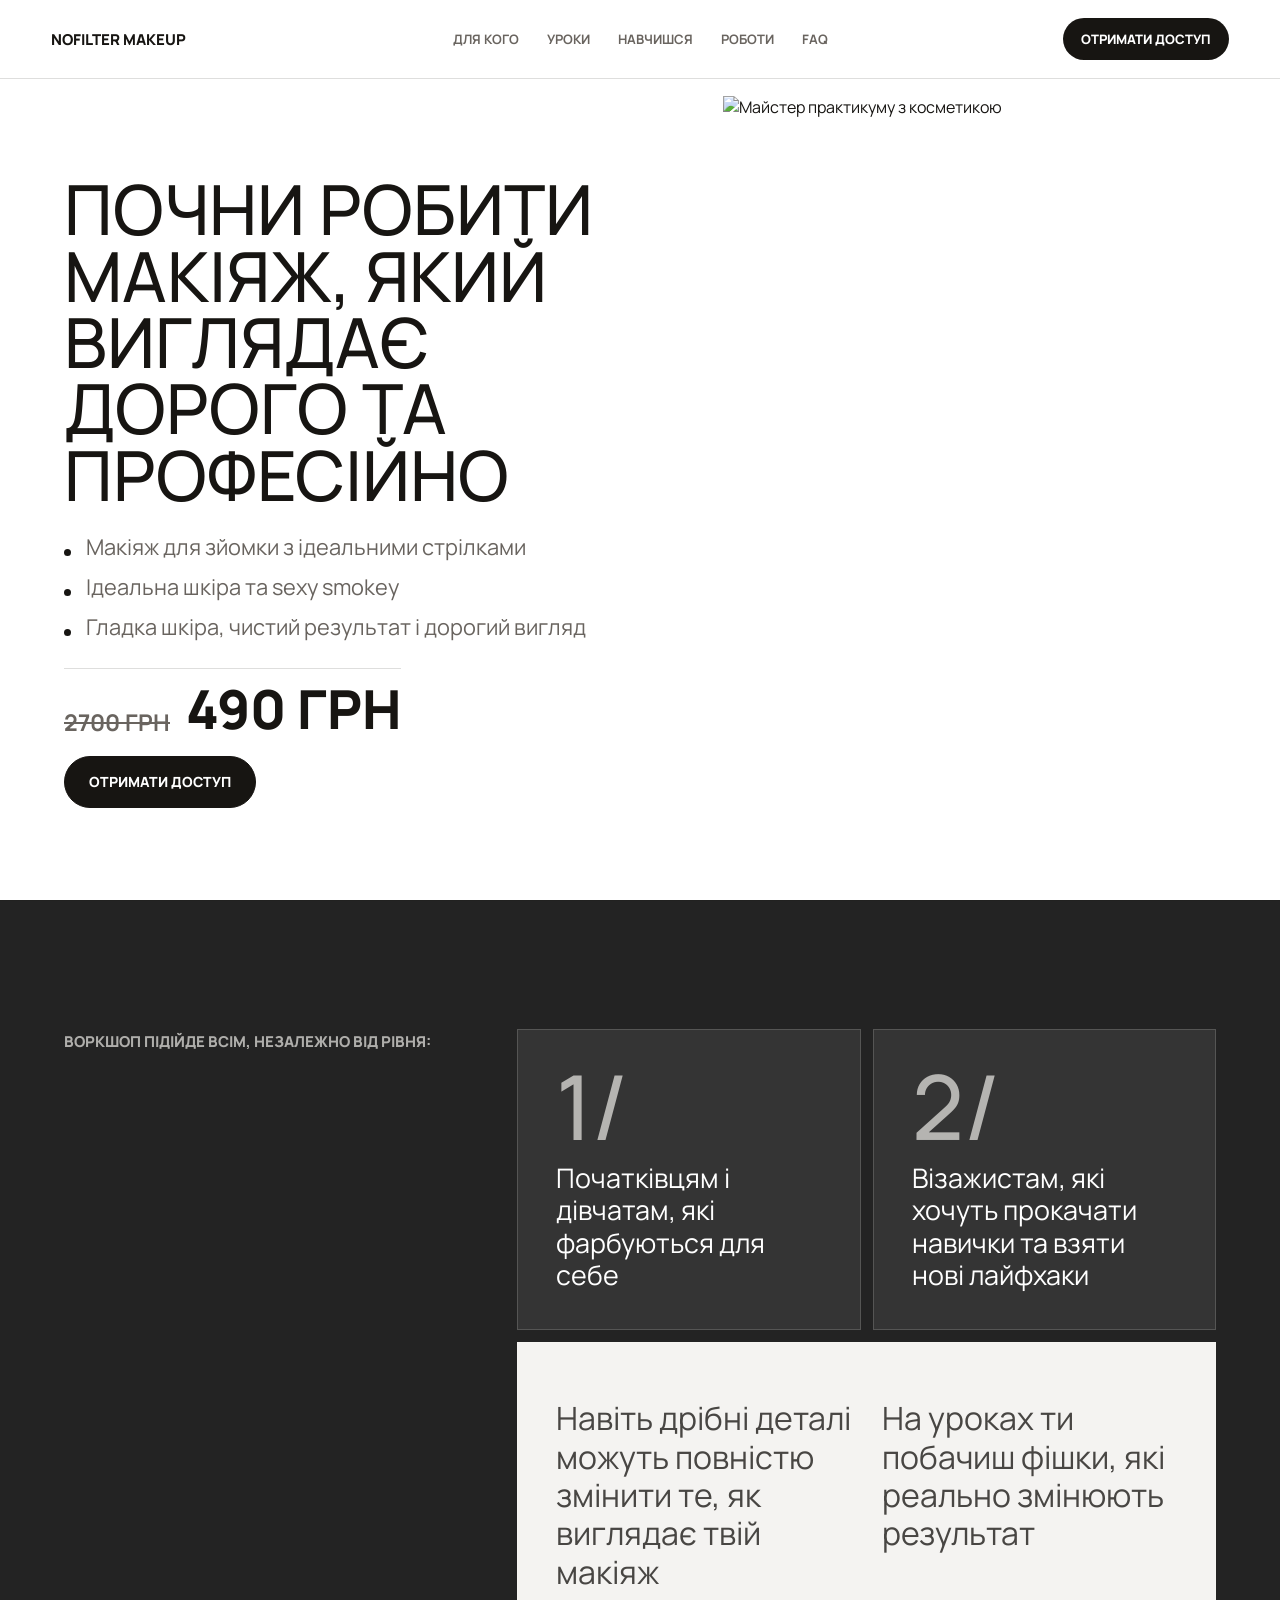
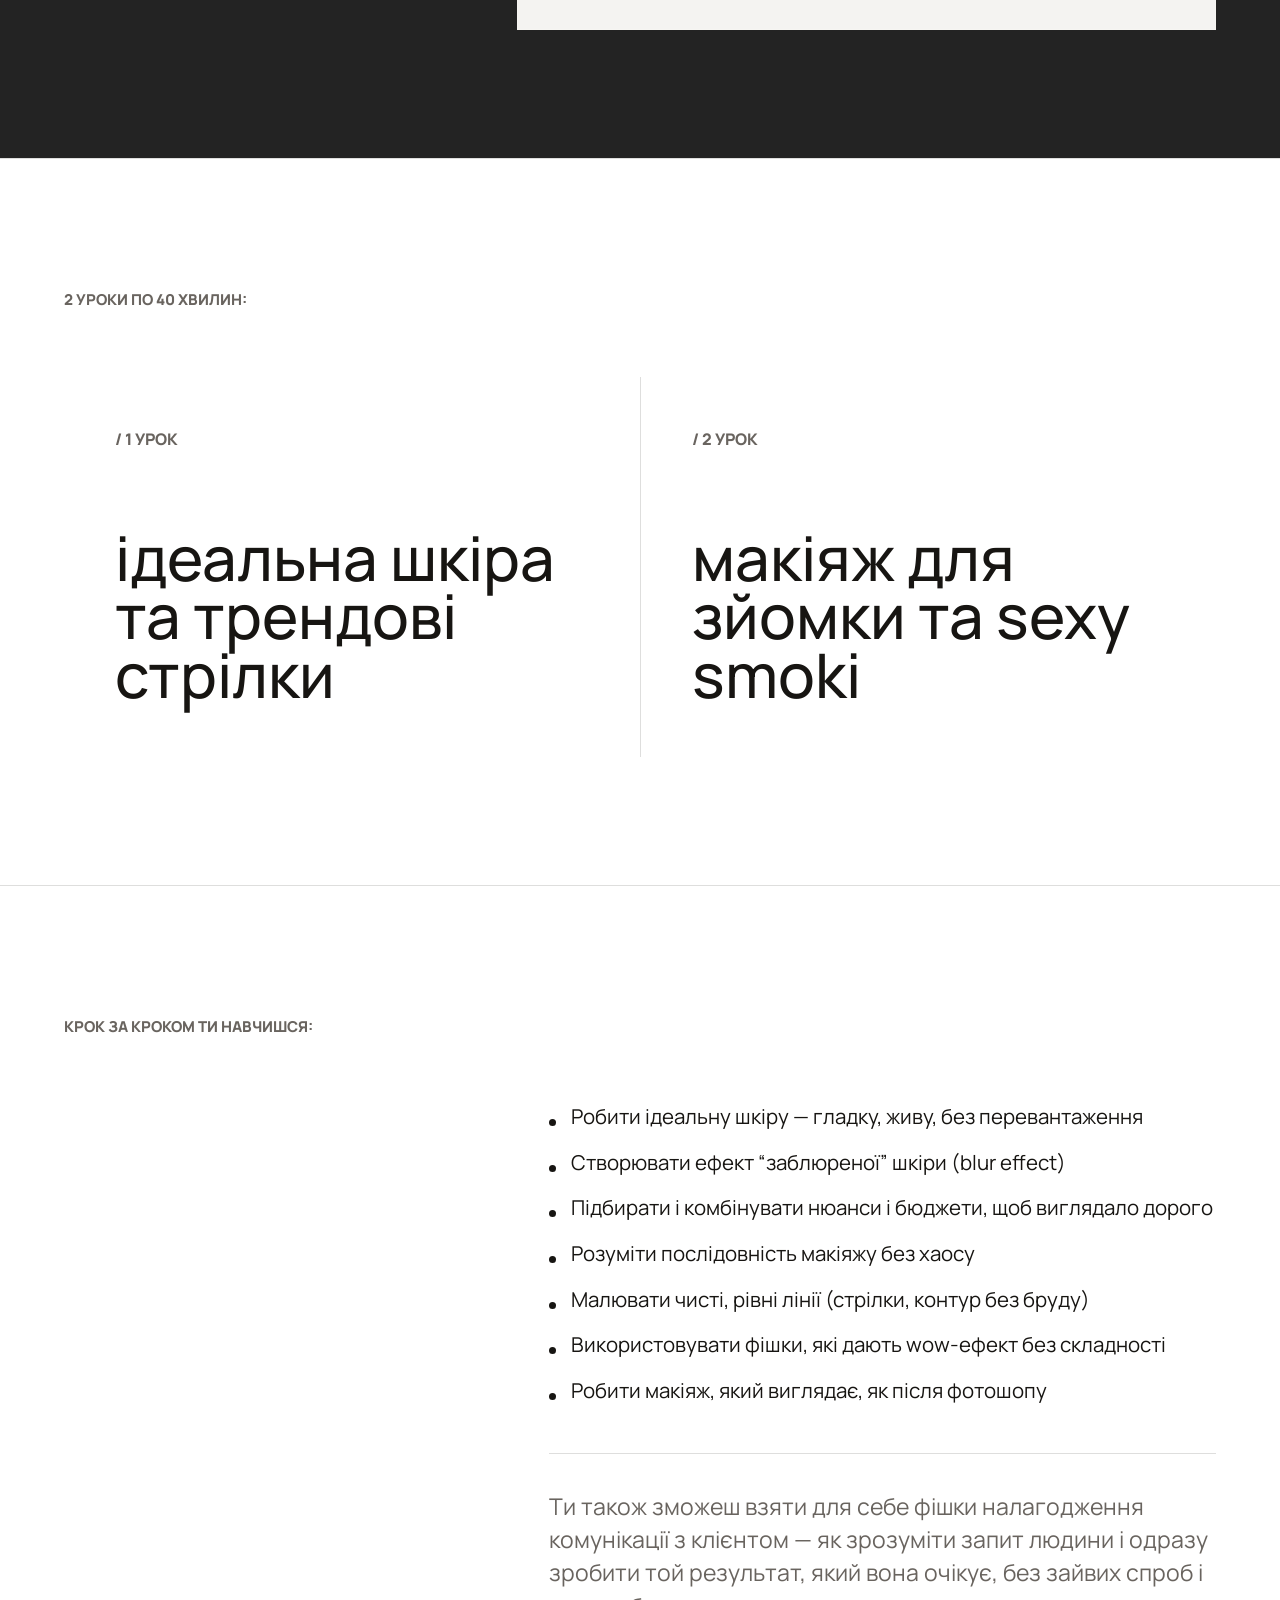
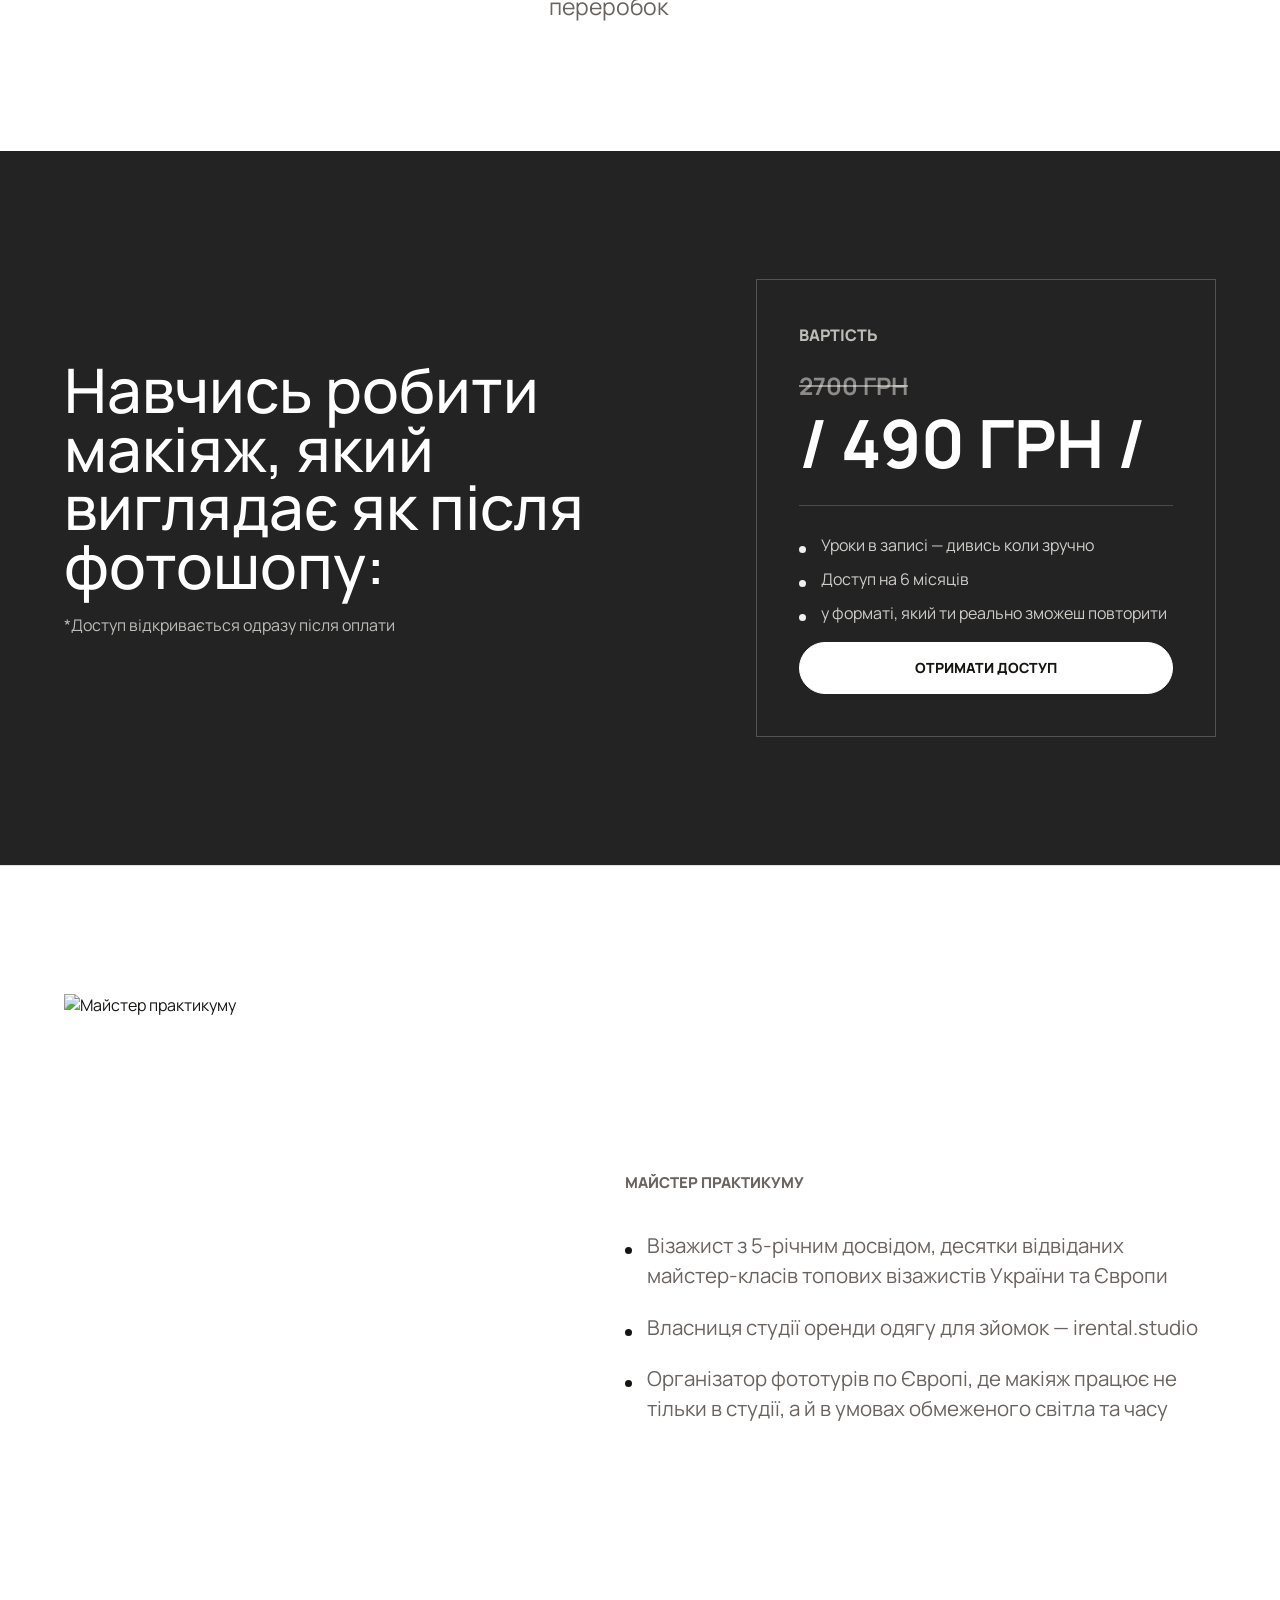
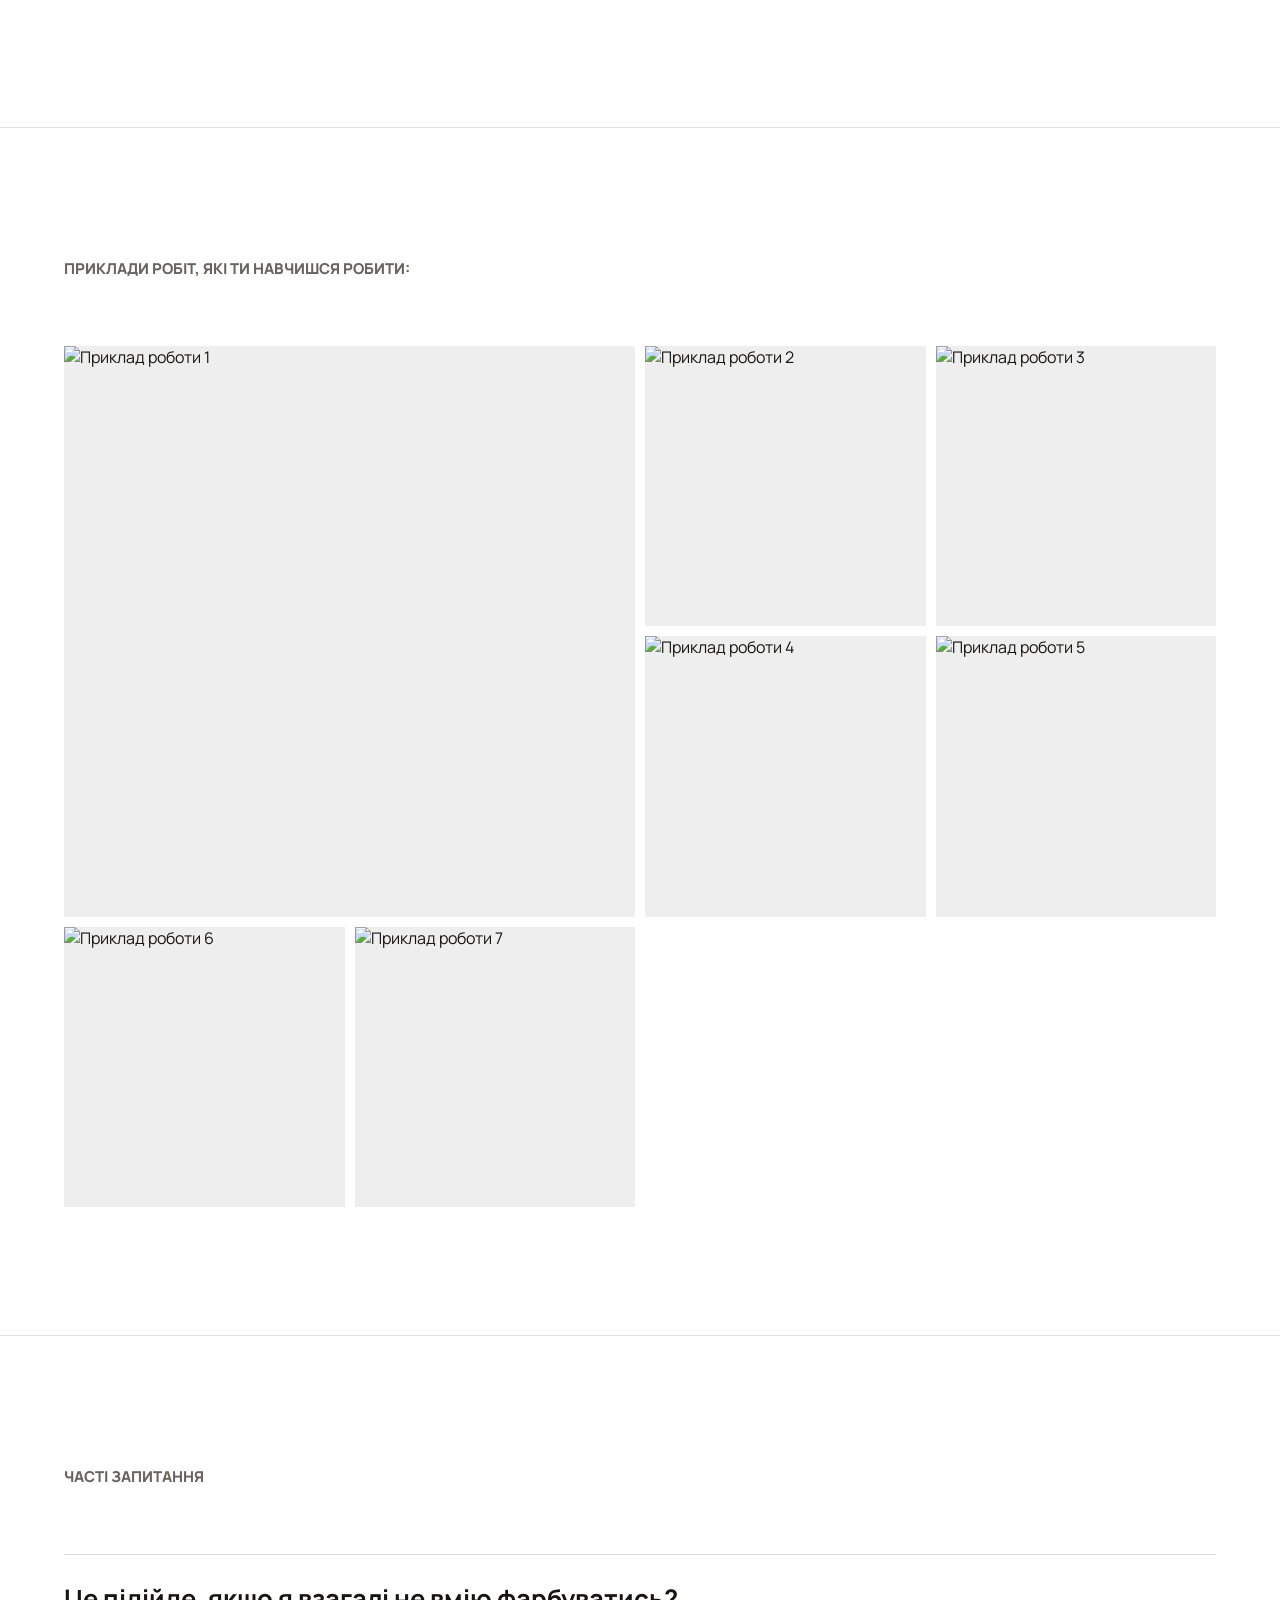
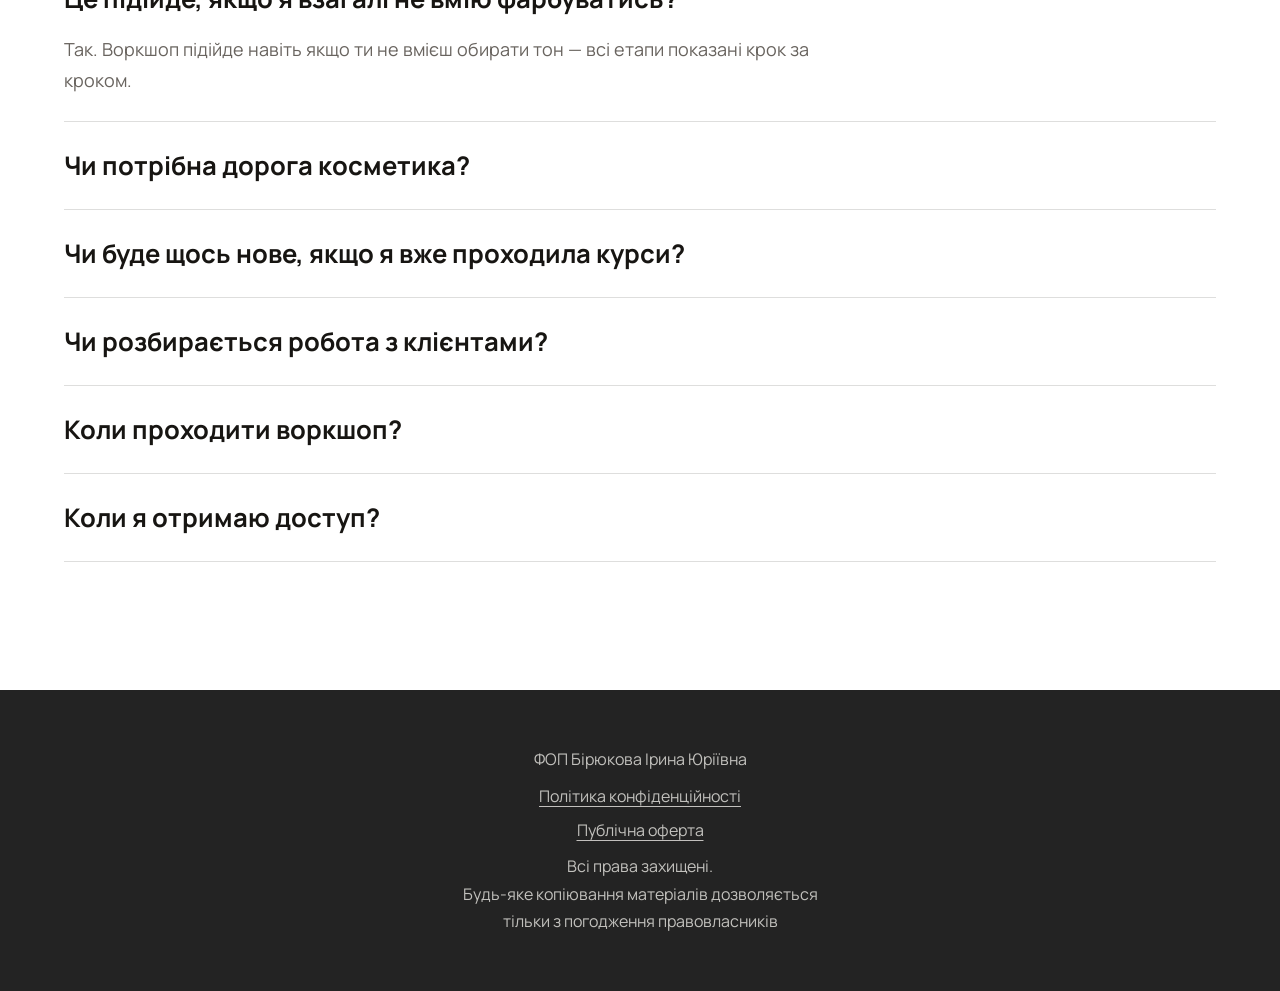
==== index.html @ 6782b12c "Add files via upload" ====
<!doctype html>
<html lang="uk">
  <head>
    <meta charset="utf-8" />
    <meta name="viewport" content="width=device-width, initial-scale=1" />
    <title>Nofilter Makeup | Воркшоп</title>
    <meta name="description" content="Навчись робити макіяж, який виглядає як після фотошопу" />
    <link rel="preconnect" href="https://fonts.googleapis.com" />
    <link rel="preconnect" href="https://fonts.gstatic.com" crossorigin />
    <link
      href="https://fonts.googleapis.com/css2?family=Inter:wght@400;500;600;700;800&family=Manrope:wght@400;500;600;700;800&display=swap"
      rel="stylesheet"
    />
    <link rel="stylesheet" href="styles.css" />
  </head>
  <body>
    <header class="site-header">
      <a class="logo" href="#top">Nofilter Makeup</a>
      <nav aria-label="Навігація">
        <a href="#audience">Для кого</a>
        <a href="#lessons">Уроки</a>
        <a href="#learn">Навчишся</a>
        <a href="#works">Роботи</a>
        <a href="#faq">FAQ</a>
      </nav>
      <a class="header-cta" href="https://secure.wayforpay.com/payment/sf62a552300c2">Отримати доступ</a>
    </header>

    <main id="top">
      <section class="hero">
        <div class="hero-copy">
          <h1>ПОЧНИ РОБИТИ МАКІЯЖ, ЯКИЙ ВИГЛЯДАЄ ДОРОГО ТА ПРОФЕСІЙНО</h1>
          <ul class="hero-list">
            <li>Макіяж для зйомки з ідеальними стрілками</li>
            <li>Ідеальна шкіра та sexy smokey</li>
            <li>Гладка шкіра, чистий результат і дорогий вигляд</li>
          </ul>
          <div class="hero-price" aria-label="Вартість воркшопу">
            <span>2700 ГРН</span>
            <strong>490 ГРН</strong>
          </div>
          <a class="button" href="https://secure.wayforpay.com/payment/sf62a552300c2">Отримати доступ</a>
        </div>
        <figure class="hero-media">
          <img src="assets/original/source-9.jpg" alt="Майстер практикуму з косметикою" />
        </figure>
      </section>

      <section class="section audience" id="audience">
        <div>
          <p class="kicker">ВОРКШОП ПІДІЙДЕ ВСІМ, НЕЗАЛЕЖНО ВІД РІВНЯ:</p>
        </div>
        <div class="audience-list">
          <article>
            <span>1/</span>
            <p>Початківцям і дівчатам, які фарбуються для себе</p>
          </article>
          <article>
            <span>2/</span>
            <p>Візажистам, які хочуть прокачати навички та взяти нові лайфхаки</p>
          </article>
          <article class="wide">
            <p>Навіть дрібні деталі можуть повністю змінити те, як виглядає твій макіяж</p>
            <p>На уроках ти побачиш фішки, які реально змінюють результат</p>
          </article>
        </div>
      </section>

      <section class="section lessons" id="lessons">
        <div class="section-title">
          <p class="kicker">2 УРОКИ ПО 40 ХВИЛИН:</p>
        </div>
        <div class="lesson-grid">
          <article>
            <span>/ 1 урок</span>
            <h2>ідеальна шкіра та трендові стрілки</h2>
          </article>
          <article>
            <span>/ 2 урок</span>
            <h2>макіяж для зйомки та sexy smoki</h2>
          </article>
        </div>
      </section>

      <section class="section learn" id="learn">
        <div class="section-title">
          <p class="kicker">КРОК ЗА КРОКОМ ТИ НАВЧИШСЯ:</p>
        </div>
        <div class="learn-layout">
          <div></div>
          <div class="learn-content">
            <ul class="learn-list">
              <li>Робити ідеальну шкіру — гладку, живу, без перевантаження</li>
              <li>Створювати ефект “заблюреної” шкіри (blur effect)</li>
              <li>Підбирати і комбінувати нюанси і бюджети, щоб виглядало дорого</li>
              <li>Розуміти послідовність макіяжу без хаосу</li>
              <li>Малювати чисті, рівні лінії (стрілки, контур без бруду)</li>
              <li>Використовувати фішки, які дають wow-ефект без складності</li>
              <li>Робити макіяж, який виглядає, як після фотошопу</li>
            </ul>
            <p class="lead">
              Ти також зможеш взяти для себе фішки налагодження комунікації з клієнтом — як зрозуміти запит людини і одразу зробити той результат, який вона очікує, без зайвих спроб і переробок
            </p>
          </div>
        </div>
      </section>

      <section class="price-section" id="price">
        <div>
          <h2>Навчись робити макіяж, який виглядає як після фотошопу:</h2>
          <p>*Доступ відкривається одразу після оплати</p>
        </div>
        <div class="price-card">
          <p>ВАРТІСТЬ</p>
          <div class="price">
            <span>2700 ГРН</span>
            <strong>/ 490 ГРН /</strong>
          </div>
          <ul>
            <li>Уроки в записі — дивись коли зручно</li>
            <li>Доступ на 6 місяців</li>
            <li>у форматі, який ти реально зможеш повторити</li>
          </ul>
          <a class="button dark" href="https://secure.wayforpay.com/payment/sf62a552300c2">Отримати доступ</a>
        </div>
      </section>

      <section class="section master">
        <div class="master-image">
          <img src="assets/original/source-15.png" alt="Майстер практикуму" />
        </div>
        <div>
          <p class="kicker">МАЙСТЕР ПРАКТИКУМУ</p>
          <ul class="master-list">
            <li>Візажист з 5-річним досвідом, десятки відвіданих майстер-класів топових візажистів України та Європи</li>
            <li>Власниця студії оренди одягу для зйомок — irental.studio</li>
            <li>Організатор фототурів по Європі, де макіяж працює не тільки в студії, а й в умовах обмеженого світла та часу</li>
          </ul>
        </div>
      </section>

      <section class="section works" id="works">
        <div class="section-title">
          <p class="kicker">ПРИКЛАДИ РОБІТ, ЯКІ ТИ НАВЧИШСЯ РОБИТИ:</p>
        </div>
        <div class="gallery">
          <img src="assets/original/source-16.jpg" alt="Приклад роботи 1" />
          <img src="assets/original/source-17.jpg" alt="Приклад роботи 2" />
          <img src="assets/original/source-18.jpg" alt="Приклад роботи 3" />
          <img src="assets/original/source-19.jpg" alt="Приклад роботи 4" />
          <img src="assets/original/source-20.jpg" alt="Приклад роботи 5" />
          <img src="assets/original/source-21.jpg" alt="Приклад роботи 6" />
          <img src="assets/original/source-22.jpg" alt="Приклад роботи 7" />
        </div>
      </section>

      <section class="section faq" id="faq">
        <div class="section-title">
          <p class="kicker">ЧАСТІ ЗАПИТАННЯ</p>
        </div>
        <div class="faq-list">
          <details open>
            <summary>Це підійде, якщо я взагалі не вмію фарбуватись?</summary>
            <p>Так. Воркшоп підійде навіть якщо ти не вмієш обирати тон — всі етапи показані крок за кроком.</p>
          </details>
          <details>
            <summary>Чи потрібна дорога косметика?</summary>
            <p>Ні. Ти дізнаєшся як про люкс продукти, так і про бюджетні аналоги, які дають той самий результат.</p>
          </details>
          <details>
            <summary>Чи буде щось нове, якщо я вже проходила курси?</summary>
            <p>Так. На уроках є фішки, які можуть повністю змінити результат — навіть дрібні деталі дуже впливають на вигляд макияжу.</p>
          </details>
          <details>
            <summary>Чи розбирається робота з клієнтами?</summary>
            <p>Так. Буде блок про комунікацію — як зрозуміти запит людини і зробити саме той результат, який вона очікує, без переробок.</p>
          </details>
          <details>
            <summary>Коли проходити воркшоп?</summary>
            <p>Воркшоп доступний у записі — ти можеш дивуватися в будь-яку зручну годину.</p>
          </details>
          <details>
            <summary>Коли я отримаю доступ?</summary>
            <p>Ти отримаєш доступ відразу після оплати</p>
          </details>
        </div>
      </section>
    </main>

    <footer class="footer">
      <p>ФОП Бірюкова Ірина Юріївна</p>
      <button type="button" data-dialog-open="privacy-dialog">Політика конфіденційності</button>
      <button type="button" data-dialog-open="offer-dialog">Публічна оферта</button>
      <p>Всі права захищені.<br />Будь-яке копіювання матеріалів дозволяється<br />тільки з погодження правовласників</p>
    </footer>

    <dialog class="legal-dialog" id="privacy-dialog">
      <div class="legal-panel">
        <button class="dialog-close" type="button" data-dialog-close aria-label="Закрити">×</button>
        <div class="legal-content">
          <h2>Політика конфіденційності</h2>
          <p>ФОП Бірюкова Ірина Юріївна (далі — "Компанія") зобов'язується забезпечувати конфіденційність та захист ваших персональних даних, відповідно до чинного законодавства України про захист персональних даних.</p>
          <h3>1. Збір особистої інформації</h3>
          <p>Ми збираємо особисту інформацію користувачів при реєстрації на міні-курси та оплаті послуг, включаючи:</p>
          <ul>
            <li>Ім'я, прізвище;</li>
            <li>Електронна адреса (вкажіть актуальну пошту);</li>
            <li>Контактні дані;</li>
            <li>Інформація для оплати (наприклад, дані картки або платіжні системи);</li>
            <li>Інші дані, необхідні для надання послуг.</li>
          </ul>
          <h3>2. Мета використання даних</h3>
          <p>Зібрані дані використовуються для:</p>
          <ul>
            <li>Обробки замовлень на мінікурси та надання доступу до них;</li>
            <li>Надання інформаційних матеріалів, пов'язаних з курсами;</li>
            <li>Підтримки зв'язку з користувачами щодо навчання або технічної підтримки;</li>
            <li>Поліпшення якості наших онлайн послуг та продуктів;</li>
            <li>Надання оновлень та пропозицій щодо нових курсів та послуг (за вашою згодою).</li>
          </ul>
          <h3>3. Обробка платежів</h3>
          <p>Для обробки платежів ми використовуємо захищені платіжні сервіси. Ми не зберігаємо дані ваших платіжних карток або інших конфіденційних фінансових даних на наших серверах. Всі транзакції обробляються через захищені платіжні шлюзи.</p>
          <h3>4. Конфіденційність і захист даних</h3>
          <p>Ми використовуємо відповідні технічні та організаційні заходи для захисту ваших особистих даних від несанкціонованого доступу, зміни або видалення. Особиста інформація зберігається в захищених базах даних, доступ до яких обмежений.</p>
          <h3>5. Файли cookie</h3>
          <p>Ми можемо використовувати файли cookie для персоналізації вашого користувацького досвіду на нашому вебсайті. Cookie допомагають відслідковувати використання вебсайту та полегшують процеси входу, реєстрації та покупки. Ви можете відключити використання файлів cookie через налаштування браузера, проте це може обмежити функціональність сайту.</p>
          <h3>6. Передача даних третім особам</h3>
          <p>Ми не передаємо особисту інформацію користувачів третім особам, за винятком:</p>
          <ul>
            <li>Компаній, що надають послуги з обробки платежів;</li>
            <li>Випадків, передбачених чинним законодавством України.</li>
          </ul>
          <h3>7. Ваші права</h3>
          <p>Ви маєте право:</p>
          <ul>
            <li>Запитувати доступ до вашої особистої інформації;</li>
            <li>Вимагати виправлення неточних даних;</li>
            <li>Вимагати видалення ваших даних (у межах, дозволених законодавством).</li>
          </ul>
          <h3>8. Зміни до Політики конфіденційності</h3>
          <p>Ми залишаємо за собою право час від часу оновлювати цю Політику конфіденційності. Про зміни ми повідомлятимемо шляхом оновлення цієї сторінки. Рекомендуємо періодично переглядати цю політику, щоб залишатися в курсі актуальних умов.</p>
        </div>
      </div>
    </dialog>

    <dialog class="legal-dialog" id="offer-dialog">
      <div class="legal-panel">
        <button class="dialog-close" type="button" data-dialog-close aria-label="Закрити">×</button>
        <div class="legal-content">
          <h2>Публічна оферта</h2>
          <h3>ПУБЛІЧНА ОФЕРТА</h3>
          <p>Цей документ є офіційною публічною офертою (далі — «Оферта») фізичної особи-підприємця Бірюкової Ірини Юріївни, ідентифікаційний код 3730509582 (далі — «Виконавець»), щодо надання інформаційно-консультаційних послуг та продажу онлайн-продуктів через вебсайт.</p>
          <p>Оформлюючи замовлення та/або здійснюючи оплату на сайті, користувач підтверджує ознайомлення з умовами цієї Оферти, приймає їх у повному обсязі та укладає договір з Виконавцем.</p>
          <h3>1. Загальні положення</h3>
          <p>1.1. Ця Оферта є офіційною пропозицією Виконавця укласти договір на умовах, викладених нижче.</p>
          <p>1.2. Акцептом Оферти є оформлення замовлення та/або оплата послуг чи онлайн-продуктів, розміщених на сайті.</p>
          <p>1.3. З моменту акцепту Оферти договір вважається укладеним між Виконавцем та Замовником.</p>
          <p>1.4. Виконавець має право вносити зміни до цієї Оферти без попереднього погодження з користувачами. Актуальна редакція публікується на сайті та набирає чинності з моменту розміщення.</p>
          <h3>2. Предмет договору</h3>
          <p>2.1. Виконавець зобов’язується надати Замовнику доступ до онлайн-курсів, навчальних матеріалів, консультаційних або інших цифрових продуктів, представлених на сайті, а Замовник зобов’язується оплатити такі послуги на умовах цієї Оферти.</p>
          <p>2.2. Опис продукту, його вартість, формат, тривалість, програма та інші умови зазначаються на відповідній сторінці сайту.</p>
          <h3>3. Порядок оформлення та оплати</h3>
          <p>3.1. Замовлення оформлюється шляхом заповнення форми на сайті або іншим доступним способом.</p>
          <p>3.2. Оплата здійснюється через платіжні системи, доступні на сайті.</p>
          <p>3.3. Після підтвердження успішної оплати Замовнику надається доступ до продукту, електронний лист, посилання, особистий кабінет або інший спосіб доступу залежно від формату продукту.</p>
          <h3>4. Права та обов’язки сторін</h3>
          <p>4.1. Виконавець зобов’язується:<br />надати оплачений продукт або доступ до нього;<br />забезпечити відповідність продукту опису на сайті;<br />не розголошувати персональні дані Замовника, окрім випадків, передбачених законодавством.</p>
          <p>4.2. Виконавець має право:<br />змінювати зміст, структуру та умови продуктів;<br />оновлювати цю Оферту;<br />відмовити у наданні послуг у разі порушення Замовником умов Оферти;<br />тимчасово обмежити доступ з технічних причин.</p>
          <p>4.3. Замовник зобов’язується:<br />надавати достовірні дані при оформленні замовлення;<br />своєчасно оплатити послуги;<br />не передавати доступ до матеріалів третім особам;<br />не копіювати, не поширювати та не використовувати матеріали в комерційних цілях без дозволу Виконавця.</p>
          <p>4.4. Замовник має право:<br />отримати оплачений продукт згідно з описом;<br />звернутися до служби підтримки з питань доступу чи роботи продукту.</p>
          <h3>5. Вартість послуг</h3>
          <p>5.1. Вартість кожного продукту вказується на сайті.</p>
          <p>5.2. Виконавець має право змінювати ціни до моменту оформлення замовлення.</p>
          <p>5.3. Після оплати вартість замовлення для конкретного Замовника зміні не підлягає.</p>
          <h3>6. Відповідальність сторін</h3>
          <p>6.1. Виконавець не несе відповідальності за неможливість користування продуктом з причин, що залежать від Замовника (відсутність інтернету, несправності техніки, некоректно вказані дані тощо).</p>
          <p>6.2. Виконавець не несе відповідальності за збої в роботі сторонніх сервісів, платіжних систем, хостингу, провайдерів чи платформ.</p>
          <p>6.3. У разі передачі доступу третім особам Виконавець має право заблокувати доступ без повернення коштів.</p>
          <h3>7. Повернення коштів</h3>
          <p>7.1. Замовник має право звернутися щодо повернення коштів до моменту надання доступу до цифрового продукту.</p>
          <p>7.2. Після надання доступу до онлайн-курсу, матеріалів або іншого цифрового продукту кошти не повертаються, якщо інше прямо не зазначено на сторінці продажу.</p>
          <p>7.3. Для розгляду запиту щодо повернення коштів Замовник звертається за контактами, вказаними на сайті.</p>
          <h3>8. Інтелектуальна власність</h3>
          <p>8.1. Усі матеріали, розміщені в межах продуктів, є об’єктами авторського права.</p>
          <p>8.2. Забороняється копіювання, поширення, перепродаж, передача третім особам або публічне розміщення матеріалів без письмового дозволу Виконавця.</p>
          <h3>9. Заключні положення</h3>
          <p>9.1. Усі спори вирішуються шляхом переговорів.</p>
          <p>9.2. У разі неможливості врегулювання спору він вирішується відповідно до чинного законодавства України.</p>
          <p>9.3. Недійсність окремого положення Оферти не впливає на чинність інших положень.</p>
          <p>9.4. Актуальна редакція Оферти постійно доступна для ознайомлення на сайті.</p>
        </div>
      </div>
    </dialog>

    <script>
      document.querySelectorAll("[data-dialog-open]").forEach((button) => {
        button.addEventListener("click", () => {
          document.getElementById(button.dataset.dialogOpen)?.showModal();
        });
      });

      document.querySelectorAll(".legal-dialog").forEach((dialog) => {
        dialog.addEventListener("click", (event) => {
          if (event.target === dialog || event.target.hasAttribute("data-dialog-close")) {
            dialog.close();
          }
        });
      });
    </script>
  </body>
</html>
---- styles.css ----
:root {
  --bg: #ffffff;
  --paper: #ffffff;
  --ink: #171512;
  --muted: #69645f;
  --line: rgba(23, 21, 18, 0.14);
  --stone: #f1f0ee;
  --dark: #232323;
}

* {
  box-sizing: border-box;
}

html {
  scroll-behavior: smooth;
}

body {
  margin: 0;
  color: var(--ink);
  background: var(--bg);
  font-family: Manrope, Inter, system-ui, -apple-system, BlinkMacSystemFont, "Segoe UI", sans-serif;
}

img {
  display: block;
  width: 100%;
}

a {
  color: inherit;
  text-decoration: none;
}

.site-header {
  position: fixed;
  z-index: 30;
  inset: 0 0 auto;
  min-height: 72px;
  display: grid;
  grid-template-columns: 1fr auto 1fr;
  align-items: center;
  gap: 24px;
  padding: 18px clamp(20px, 4vw, 64px);
  background: rgba(255, 255, 255, 0.9);
  border-bottom: 1px solid var(--line);
  backdrop-filter: blur(20px);
}

.header-cta {
  justify-self: end;
  display: inline-flex;
  align-items: center;
  justify-content: center;
  min-height: 42px;
  padding: 0 18px;
  color: var(--paper);
  background: var(--ink);
  border-radius: 999px;
  font-size: 13px;
  font-weight: 800;
  text-transform: uppercase;
  white-space: nowrap;
}

.logo {
  font-size: 15px;
  font-weight: 800;
  letter-spacing: 0;
  text-transform: uppercase;
}

nav {
  display: flex;
  align-items: center;
  gap: 28px;
  color: var(--muted);
  font-size: 13px;
  font-weight: 700;
  text-transform: uppercase;
}

.hero {
  min-height: 100vh;
  display: grid;
  grid-template-columns: minmax(0, 0.94fr) minmax(360px, 0.78fr);
  align-items: stretch;
  gap: clamp(28px, 5vw, 84px);
  padding: 96px clamp(20px, 5vw, 84px) 36px;
}

.hero-copy {
  display: flex;
  flex-direction: column;
  justify-content: center;
  max-width: 790px;
}

.kicker {
  margin: 0;
  color: var(--muted);
  font-size: clamp(13px, 1.2vw, 15px);
  font-weight: 800;
  letter-spacing: 0;
  text-transform: uppercase;
}

h1,
h2 {
  margin: 0;
  font-weight: 500;
  letter-spacing: 0;
}

h1 {
  margin-top: 24px;
  font-size: clamp(46px, 5.4vw, 76px);
  line-height: 0.96;
}

h2 {
  font-size: clamp(32px, 4.8vw, 72px);
  line-height: 0.96;
}

p {
  line-height: 1.7;
}

.hero-list,
.learn-list,
.master-list,
.price-card ul {
  list-style: none;
  margin: 0;
  padding: 0;
}

.hero-list {
  display: grid;
  gap: 10px;
  max-width: 560px;
  margin-top: 24px;
  color: var(--muted);
  font-size: clamp(17px, 1.7vw, 22px);
}

.hero-list li,
.learn-list li,
.master-list li,
.price-card li {
  position: relative;
  padding-left: 22px;
}

.hero-list li::before,
.learn-list li::before,
.master-list li::before,
.price-card li::before {
  content: "";
  position: absolute;
  top: 0.78em;
  left: 0;
  width: 7px;
  height: 7px;
  background: var(--ink);
  border-radius: 50%;
}

.button {
  width: fit-content;
  display: inline-flex;
  justify-content: center;
  align-items: center;
  min-height: 52px;
  margin-top: 18px;
  padding: 0 24px;
  color: var(--paper);
  background: var(--ink);
  border: 1px solid var(--ink);
  border-radius: 999px;
  font-size: 14px;
  font-weight: 800;
  text-transform: uppercase;
}

.hero-price {
  display: flex;
  align-items: flex-end;
  gap: 16px;
  width: fit-content;
  margin-top: 26px;
  padding: 16px 0 4px;
  border-top: 1px solid var(--line);
}

.hero-price span {
  color: var(--muted);
  font-size: clamp(19px, 1.8vw, 28px);
  font-weight: 700;
  line-height: 1;
  text-decoration: line-through;
}

.hero-price strong {
  color: var(--ink);
  font-size: clamp(38px, 4.2vw, 58px);
  font-weight: 800;
  line-height: 0.9;
}

.button.dark {
  width: 100%;
  background: var(--paper);
  color: var(--ink);
  border-color: var(--paper);
}

.hero-media {
  min-height: 520px;
  margin: 0;
  overflow: hidden;
  background: #fff;
}

.hero-media img {
  height: 100%;
  object-fit: contain;
  object-position: center bottom;
}

.section {
  padding: clamp(72px, 10vw, 140px) clamp(20px, 5vw, 84px);
  border-top: 1px solid var(--line);
}

.section-title {
  max-width: 900px;
  margin-bottom: clamp(32px, 5vw, 64px);
}

.lessons {
  background: var(--paper);
}

.lesson-grid {
  display: grid;
  grid-template-columns: repeat(2, minmax(0, 1fr));
  gap: 1px;
  background: var(--line);
}

.lesson-grid article {
  min-height: 380px;
  display: flex;
  flex-direction: column;
  justify-content: space-between;
  padding: clamp(24px, 4vw, 54px);
  background: var(--paper);
}

.lesson-grid span,
.audience-list span {
  color: var(--muted);
  font-weight: 800;
  text-transform: uppercase;
}

.lesson-grid h2 {
  max-width: 620px;
}

.audience {
  display: grid;
  grid-template-columns: minmax(240px, 0.7fr) minmax(0, 1.3fr);
  gap: clamp(32px, 6vw, 96px);
  color: var(--paper);
  background: var(--dark);
}

.audience-list {
  display: grid;
  grid-template-columns: repeat(2, minmax(0, 1fr));
  gap: 12px;
  background: transparent;
}

.audience-list article {
  min-height: 260px;
  padding: clamp(22px, 3vw, 38px);
  background: rgba(255, 253, 248, 0.08);
  border: 1px solid rgba(255, 253, 248, 0.16);
}

.audience-list p {
  margin: 18px 0 0;
  font-size: clamp(18px, 2.1vw, 28px);
  line-height: 1.2;
}

.audience-list .wide {
  grid-column: 1 / -1;
  display: grid;
  grid-template-columns: repeat(2, minmax(0, 1fr));
  gap: 30px;
  min-height: auto;
  background: #f4f3f1;
  color: var(--ink);
}

.audience-list .wide p {
  color: rgba(23, 21, 18, 0.78);
  font-size: clamp(20px, 2.5vw, 34px);
}

.audience .kicker,
.audience-list span {
  color: rgba(255, 253, 248, 0.64);
}

.audience-list span {
  display: block;
  font-size: clamp(52px, 7vw, 104px);
  line-height: 0.85;
  font-weight: 500;
}

.learn {
  background: var(--paper);
}

.learn-layout {
  display: grid;
  grid-template-columns: minmax(260px, 0.76fr) minmax(0, 1.24fr);
  gap: clamp(32px, 6vw, 96px);
}

.learn-content {
  display: grid;
  gap: clamp(28px, 4vw, 48px);
}

.lead {
  margin: 0;
  color: var(--muted);
  max-width: 900px;
  padding-top: clamp(24px, 3vw, 36px);
  border-top: 1px solid var(--line);
  font-size: clamp(18px, 1.8vw, 26px);
  line-height: 1.45;
}

.learn-list {
  display: grid;
  gap: 18px;
  font-size: clamp(18px, 1.6vw, 24px);
  line-height: 1.35;
}

.price-section {
  display: grid;
  grid-template-columns: minmax(0, 1fr) minmax(330px, 460px);
  gap: clamp(32px, 6vw, 96px);
  align-items: center;
  padding: clamp(72px, 10vw, 140px) clamp(20px, 5vw, 84px);
  color: var(--paper);
  background: var(--dark);
}

.price-section h2 {
  max-width: 820px;
}

.price-section p {
  color: rgba(255, 253, 248, 0.7);
}

.price-card {
  padding: clamp(24px, 4vw, 42px);
  border: 1px solid rgba(255, 253, 248, 0.22);
}

.price-card p {
  margin: 0 0 20px;
  font-weight: 800;
  text-transform: uppercase;
}

.price {
  display: grid;
  gap: 8px;
  padding-bottom: 28px;
  border-bottom: 1px solid rgba(255, 253, 248, 0.18);
}

.price span {
  color: rgba(255, 253, 248, 0.48);
  font-size: 24px;
  font-weight: 700;
  text-decoration: line-through;
}

.price strong {
  font-size: clamp(44px, 5.2vw, 72px);
  line-height: 1;
}

.price-card ul {
  display: grid;
  gap: 12px;
  margin-top: 28px;
  color: rgba(255, 253, 248, 0.78);
}

.price-card li::before {
  background: var(--stone);
}

.master {
  display: grid;
  grid-template-columns: minmax(280px, 0.82fr) minmax(0, 1fr);
  align-items: center;
  gap: clamp(32px, 6vw, 96px);
  background: #ffffff;
}

.master-image {
  aspect-ratio: 4 / 5;
  overflow: hidden;
  background: #fff;
}

.master-image img {
  height: 100%;
  object-fit: cover;
  object-position: center;
}

.master-list {
  display: grid;
  gap: 22px;
  margin-top: 36px;
  color: var(--muted);
  font-size: clamp(18px, 1.6vw, 24px);
  line-height: 1.45;
}

.works {
  background: var(--paper);
}

.gallery {
  display: grid;
  grid-template-columns: repeat(4, minmax(0, 1fr));
  gap: 10px;
}

.gallery img {
  aspect-ratio: 1 / 1;
  height: 100%;
  object-fit: cover;
  background: #eee;
}

.gallery img:first-child {
  grid-column: span 2;
  grid-row: span 2;
}

.faq-list {
  display: grid;
  border-top: 1px solid var(--line);
}

details {
  border-bottom: 1px solid var(--line);
}

summary {
  cursor: pointer;
  padding: 26px 0;
  font-size: clamp(19px, 2vw, 28px);
  font-weight: 700;
  list-style: none;
}

summary::-webkit-details-marker {
  display: none;
}

details p {
  max-width: 800px;
  margin: -8px 0 26px;
  color: var(--muted);
  font-size: 18px;
}

.footer {
  display: grid;
  gap: 12px;
  justify-items: center;
  padding: 56px 20px;
  color: rgba(255, 253, 248, 0.72);
  background: var(--dark);
  text-align: center;
}

.footer p {
  margin: 0;
}

.footer a,
.footer button {
  color: inherit;
  background: transparent;
  border: 0;
  padding: 0;
  font: inherit;
  cursor: pointer;
  text-decoration: underline;
  text-underline-offset: 4px;
}

.legal-dialog {
  width: min(920px, calc(100vw - 28px));
  max-height: min(820px, calc(100vh - 28px));
  padding: 0;
  color: var(--ink);
  background: transparent;
  border: 0;
}

.legal-dialog::backdrop {
  background: rgba(0, 0, 0, 0.62);
  backdrop-filter: blur(4px);
}

.legal-panel {
  position: relative;
  overflow: hidden;
  max-height: min(820px, calc(100vh - 28px));
  background: #fff;
  border: 1px solid var(--line);
}

.dialog-close {
  position: absolute;
  z-index: 2;
  top: 16px;
  right: 16px;
  width: 42px;
  height: 42px;
  color: #fff;
  background: var(--ink);
  border: 0;
  border-radius: 50%;
  cursor: pointer;
  font-size: 28px;
  line-height: 1;
}

.legal-content {
  overflow: auto;
  max-height: min(820px, calc(100vh - 28px));
  padding: clamp(28px, 5vw, 58px);
  padding-right: clamp(28px, 5vw, 76px);
}

.legal-content h2 {
  margin-bottom: 28px;
  font-size: clamp(34px, 5vw, 64px);
}

.legal-content h3 {
  margin: 30px 0 10px;
  font-size: 20px;
}

.legal-content p,
.legal-content li {
  color: var(--muted);
  font-size: 16px;
  line-height: 1.65;
}

.legal-content ul {
  margin: 8px 0 0;
  padding-left: 22px;
}

@media (max-width: 980px) {
  nav {
    display: none;
  }

  .site-header {
    grid-template-columns: 1fr auto;
  }

  .hero,
  .audience,
  .learn-layout,
  .price-section,
  .master {
    grid-template-columns: 1fr;
  }

  .hero {
    min-height: auto;
  }

  .hero-media {
    min-height: 520px;
  }

  .gallery {
    grid-template-columns: repeat(2, minmax(0, 1fr));
  }
}

@media (max-width: 640px) {
  .site-header {
    min-height: 64px;
  }

  .logo {
    font-size: 13px;
  }

  .header-cta {
    min-height: 40px;
    padding: 0 13px;
    font-size: 12px;
  }

  .hero {
    padding-top: 92px;
    gap: 34px;
  }

  h1 {
    font-size: 48px;
  }

  .hero-list {
    font-size: 17px;
  }

  .button {
    width: 100%;
  }

  .hero-media {
    min-height: 390px;
  }

  .lesson-grid,
  .audience-list,
  .audience-list .wide {
    grid-template-columns: 1fr;
  }

  .lesson-grid article,
  .audience-list article {
    min-height: 240px;
  }

  .audience-list .wide {
    grid-column: auto;
  }

  .price-section {
    padding-top: 72px;
    padding-bottom: 72px;
  }

  .gallery {
    gap: 6px;
  }
}
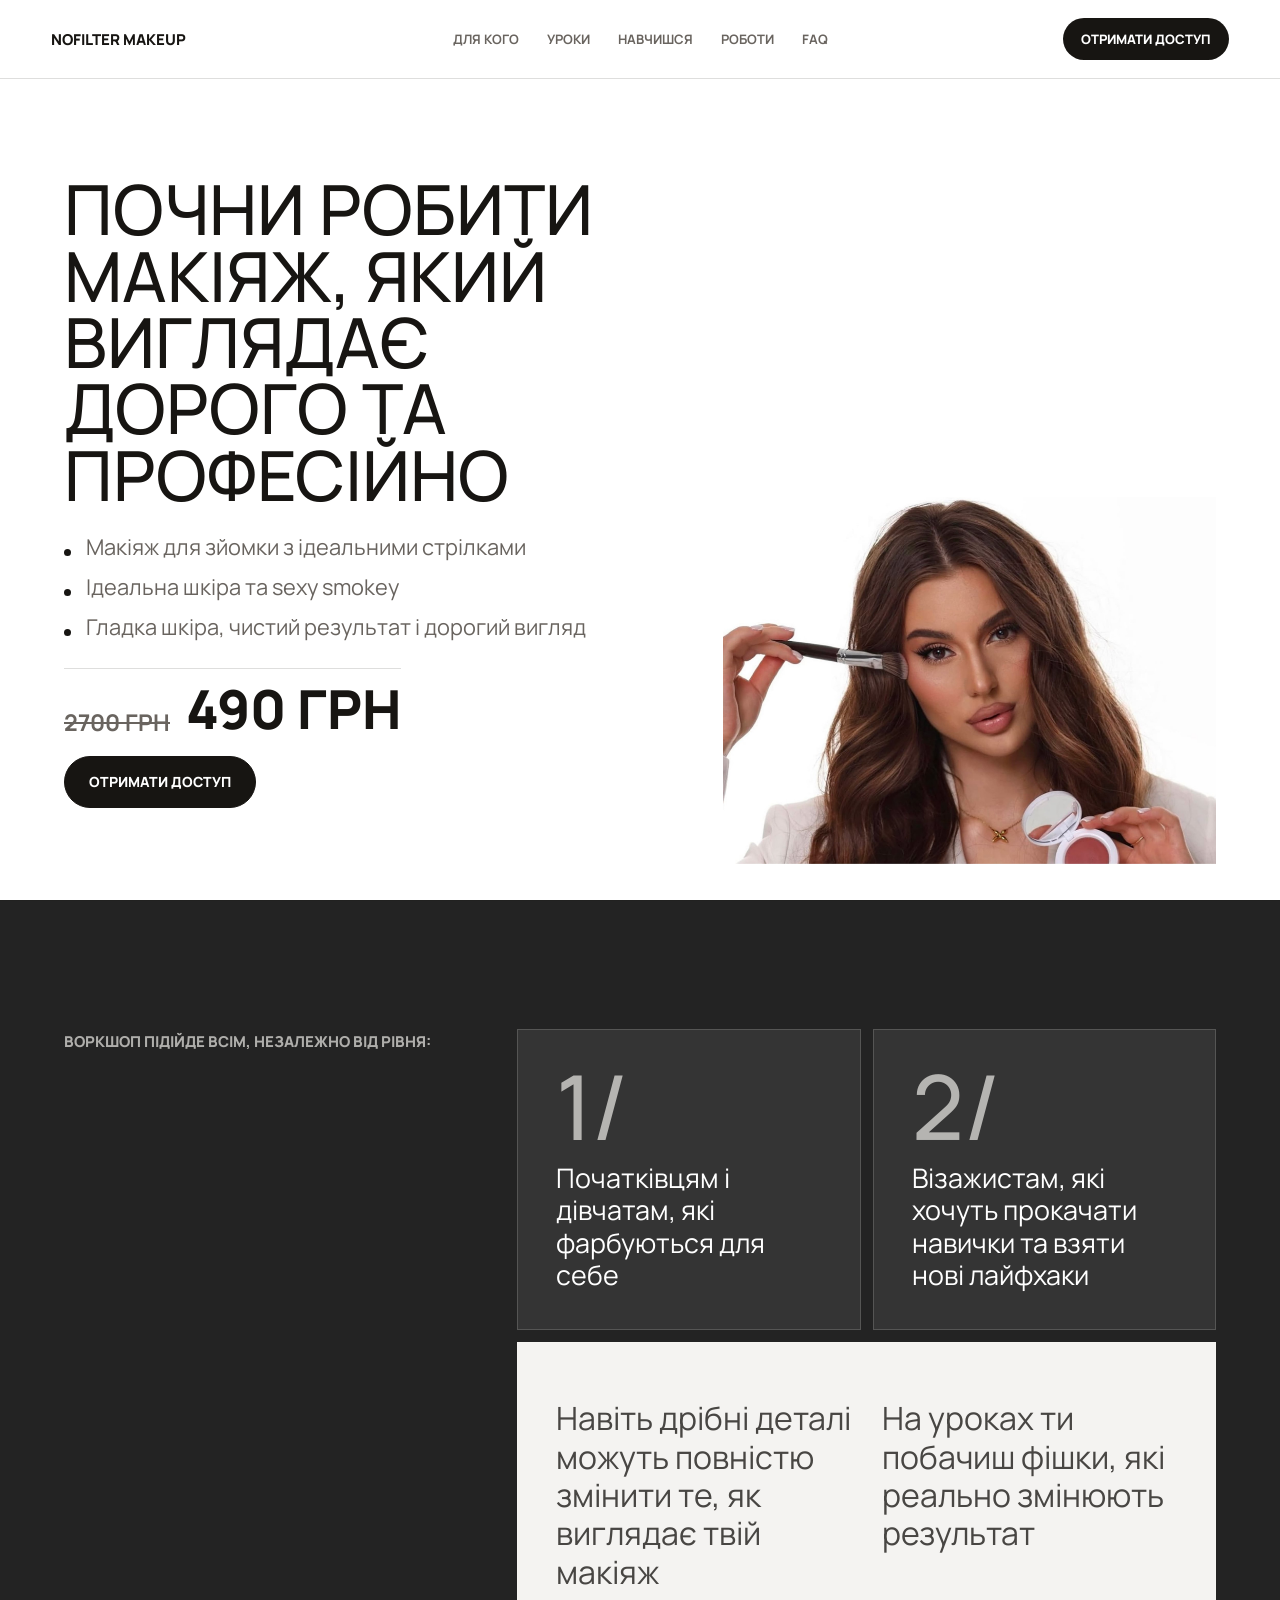
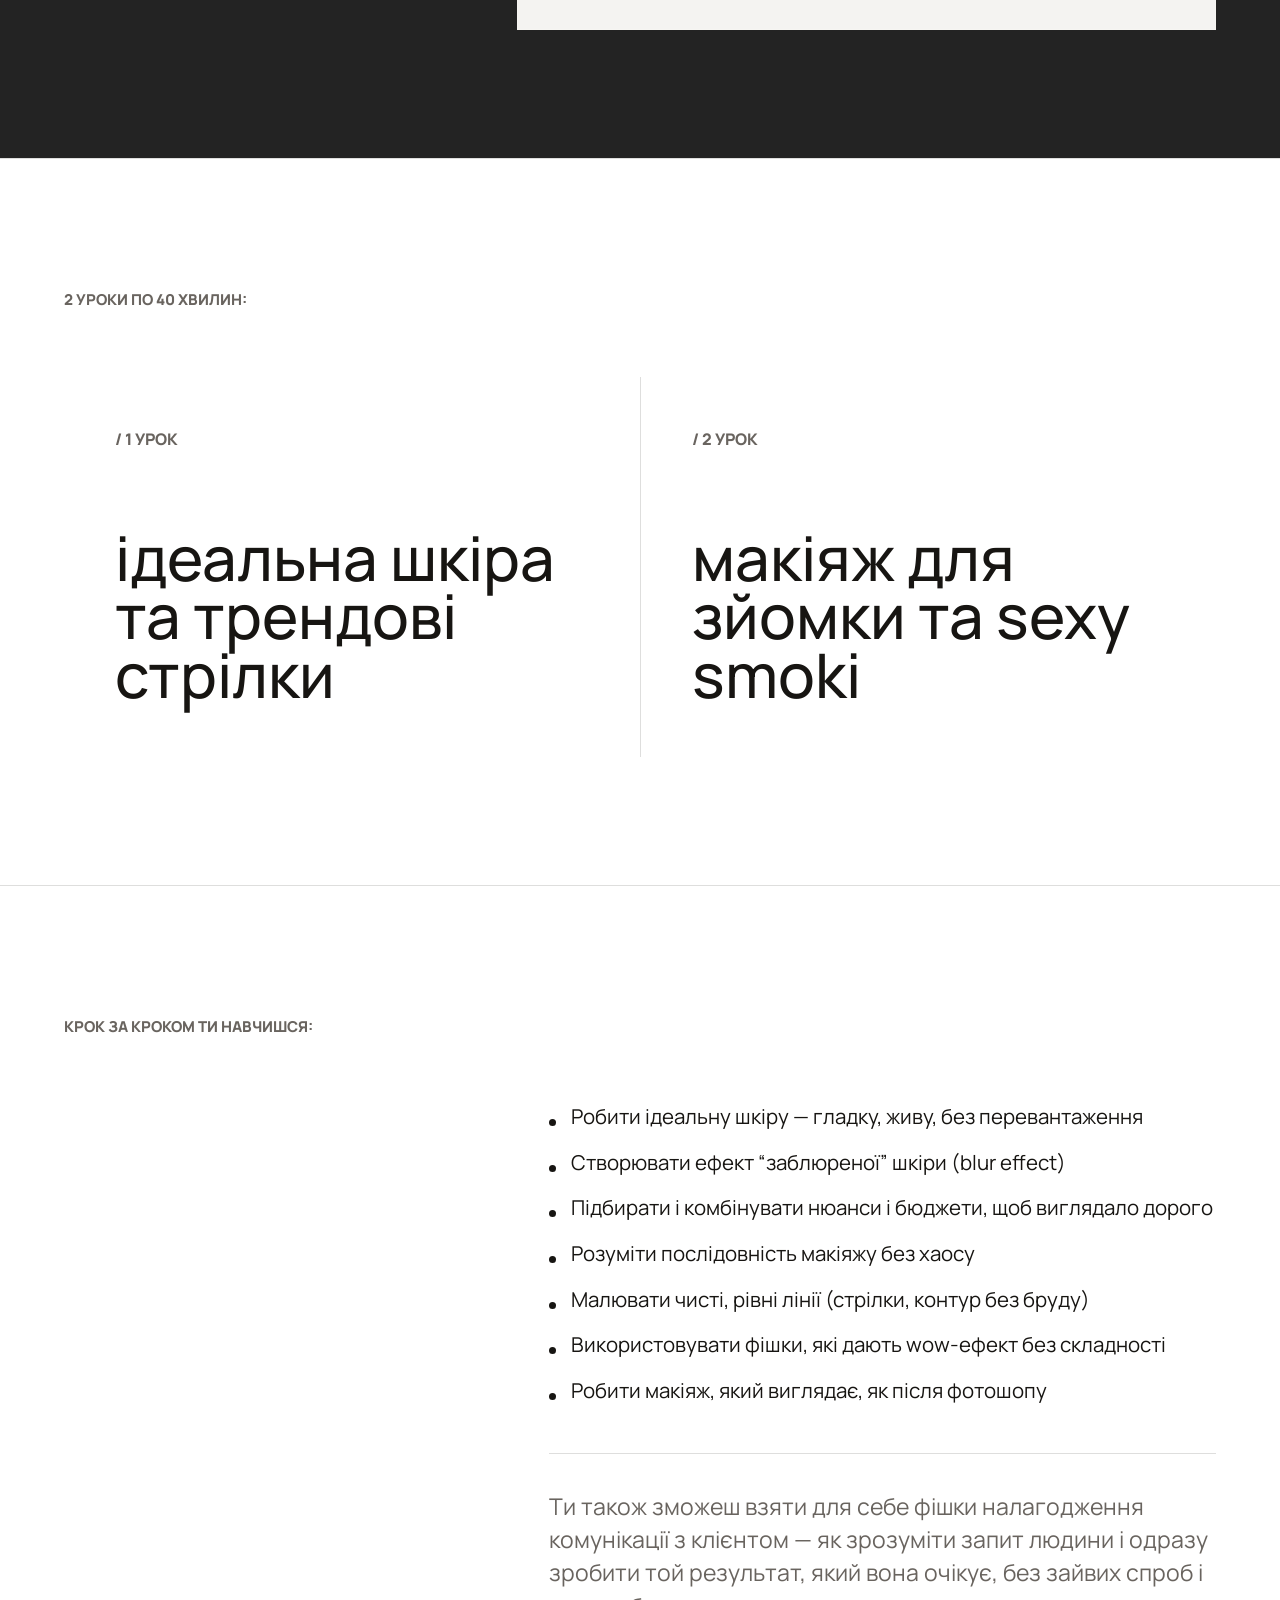
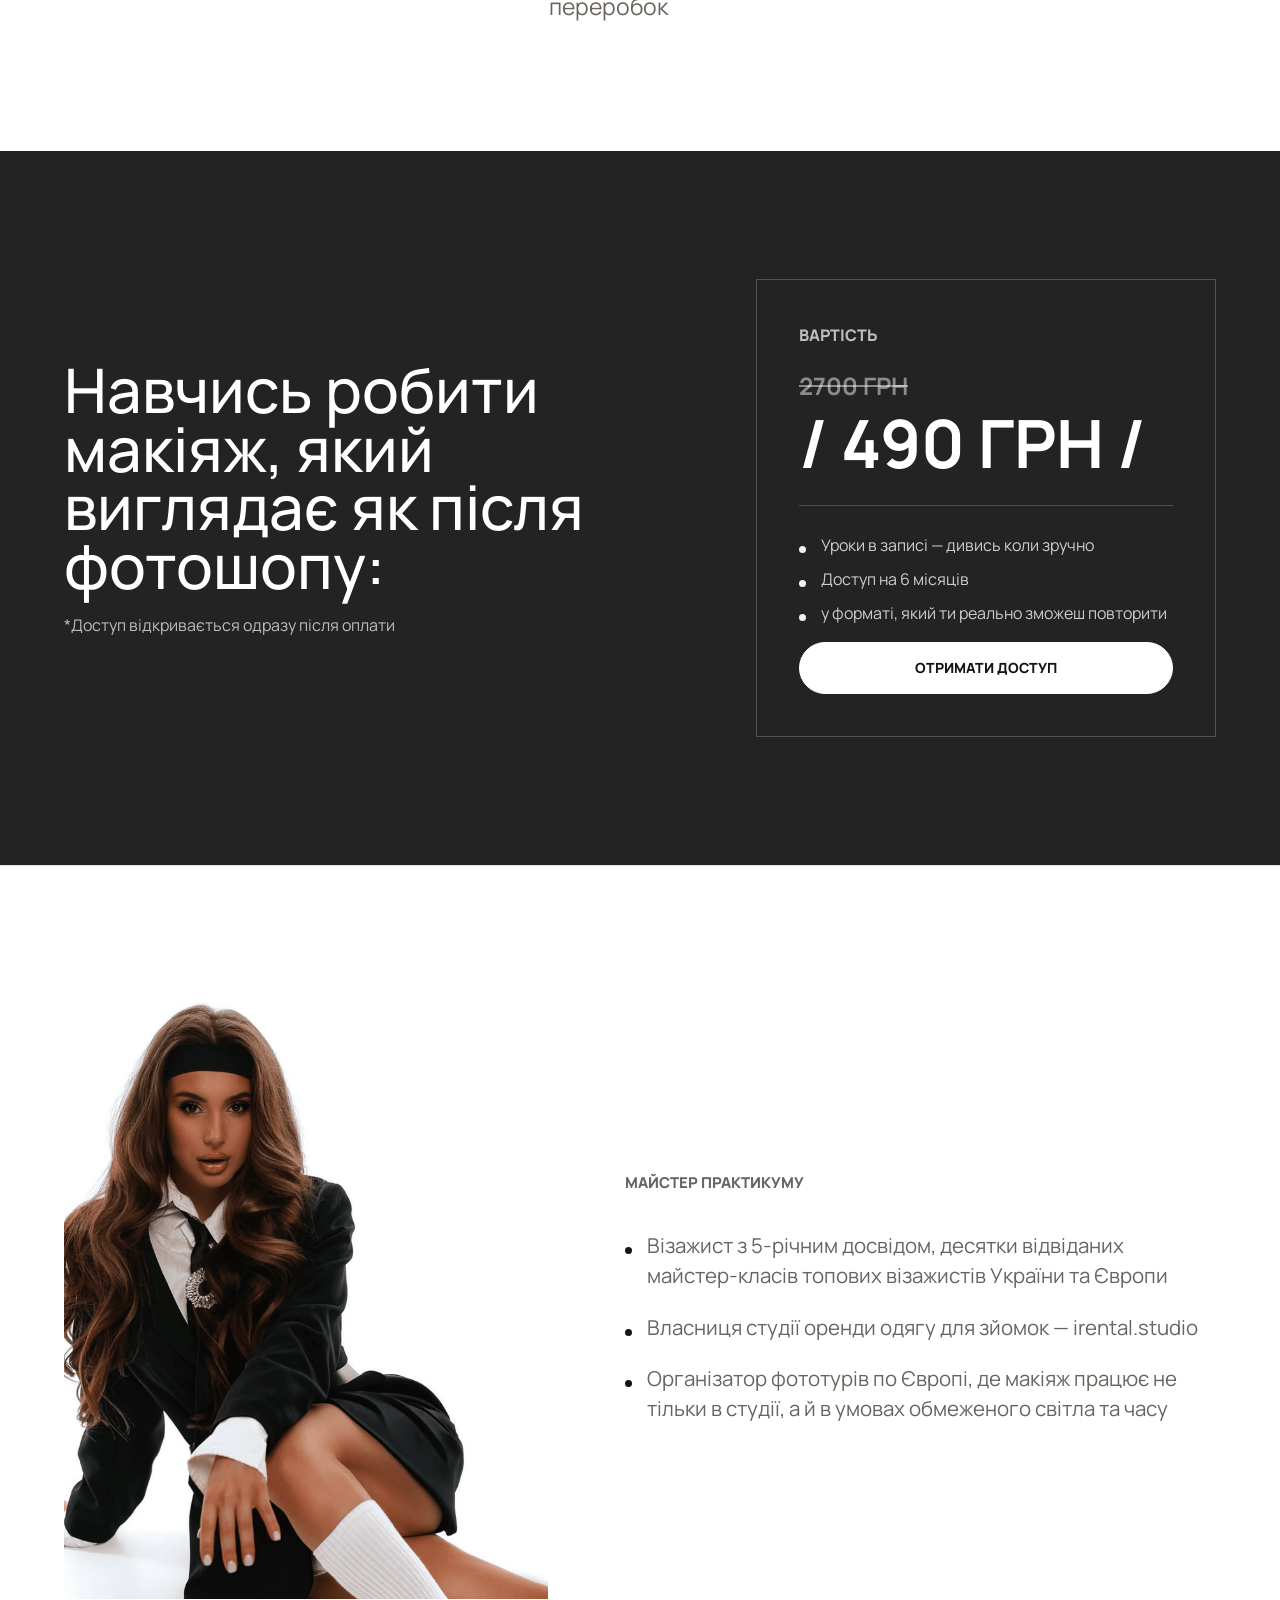
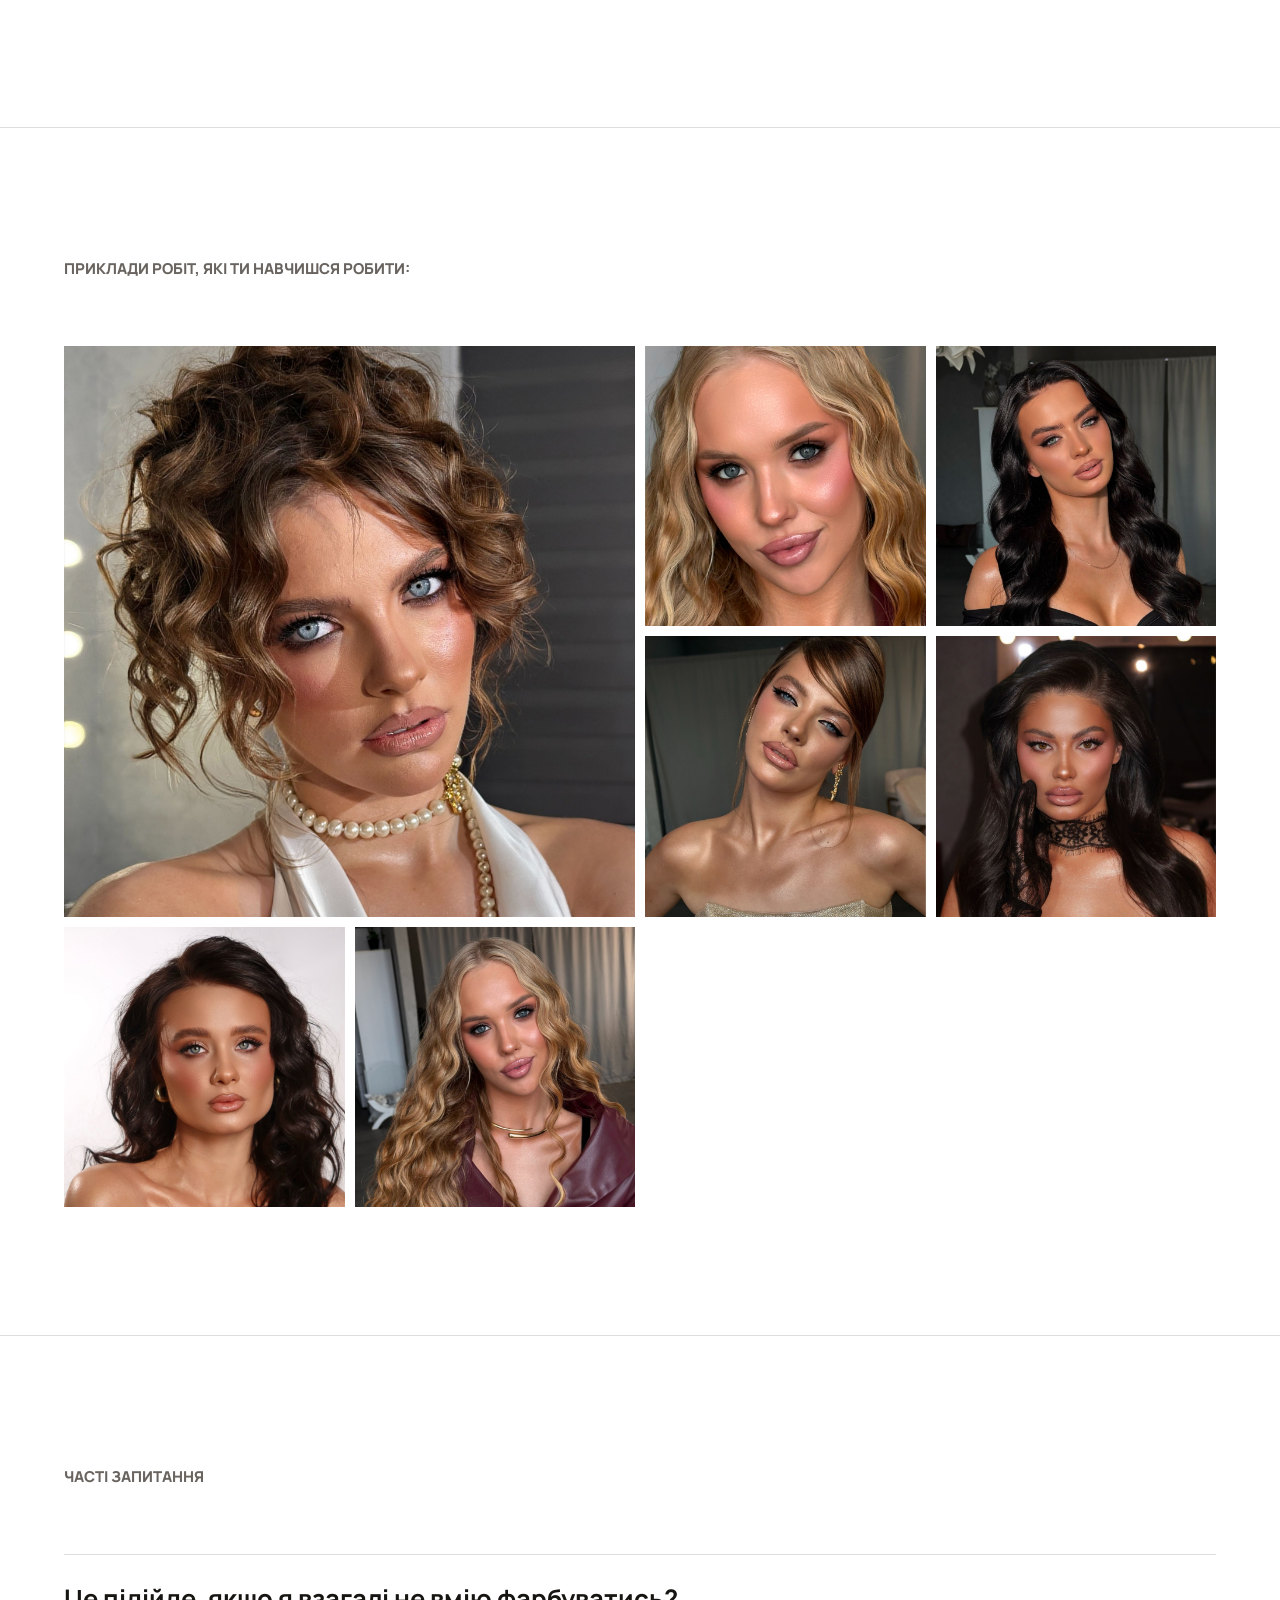
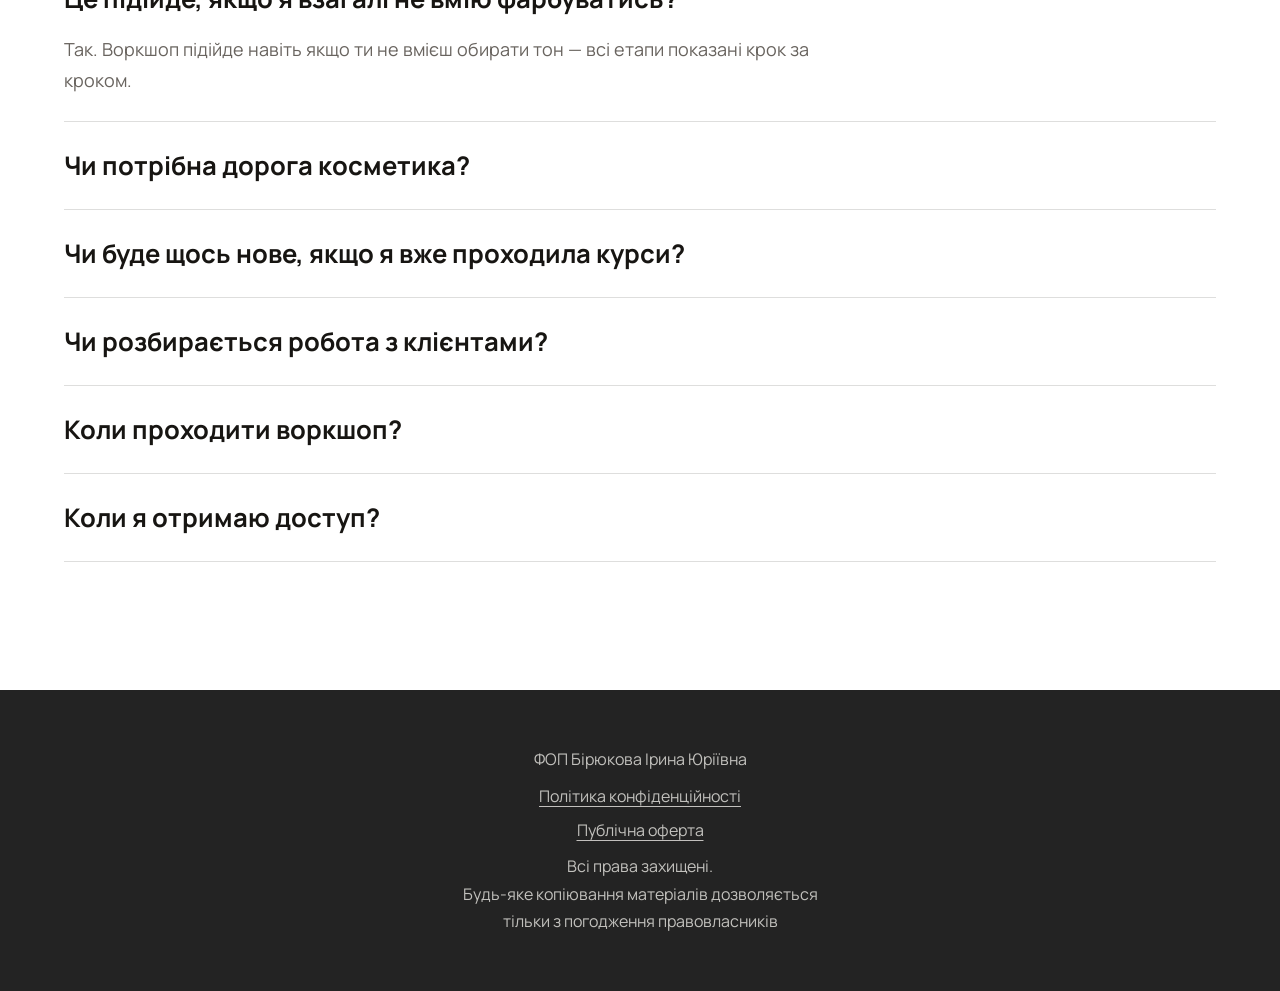
==== commit 135c6d28: "Update index.html" ====
--- a/index.html
+++ b/index.html
@@ -42,7 +42,7 @@
           <a class="button" href="https://secure.wayforpay.com/payment/sf62a552300c2">Отримати доступ</a>
         </div>
         <figure class="hero-media">
-          <img src="assets/original/source-9.jpg" alt="Майстер практикуму з косметикою" />
+          <img src="source-9.jpg" alt="Майстер практикуму з косметикою" />
         </figure>
       </section>
 
@@ -127,7 +127,7 @@
 
       <section class="section master">
         <div class="master-image">
-          <img src="assets/original/source-15.png" alt="Майстер практикуму" />
+          <img src="source-15.png" alt="Майстер практикуму" />
         </div>
         <div>
           <p class="kicker">МАЙСТЕР ПРАКТИКУМУ</p>
@@ -144,13 +144,13 @@
           <p class="kicker">ПРИКЛАДИ РОБІТ, ЯКІ ТИ НАВЧИШСЯ РОБИТИ:</p>
         </div>
         <div class="gallery">
-          <img src="assets/original/source-16.jpg" alt="Приклад роботи 1" />
-          <img src="assets/original/source-17.jpg" alt="Приклад роботи 2" />
-          <img src="assets/original/source-18.jpg" alt="Приклад роботи 3" />
-          <img src="assets/original/source-19.jpg" alt="Приклад роботи 4" />
-          <img src="assets/original/source-20.jpg" alt="Приклад роботи 5" />
-          <img src="assets/original/source-21.jpg" alt="Приклад роботи 6" />
-          <img src="assets/original/source-22.jpg" alt="Приклад роботи 7" />
+          <img src="source-16.jpg" alt="Приклад роботи 1" />
+          <img src="source-17.jpg" alt="Приклад роботи 2" />
+          <img src="source-18.jpg" alt="Приклад роботи 3" />
+          <img src="source-19.jpg" alt="Приклад роботи 4" />
+          <img src="source-20.jpg" alt="Приклад роботи 5" />
+          <img src="source-21.jpg" alt="Приклад роботи 6" />
+          <img src="source-22.jpg" alt="Приклад роботи 7" />
         </div>
       </section>
 
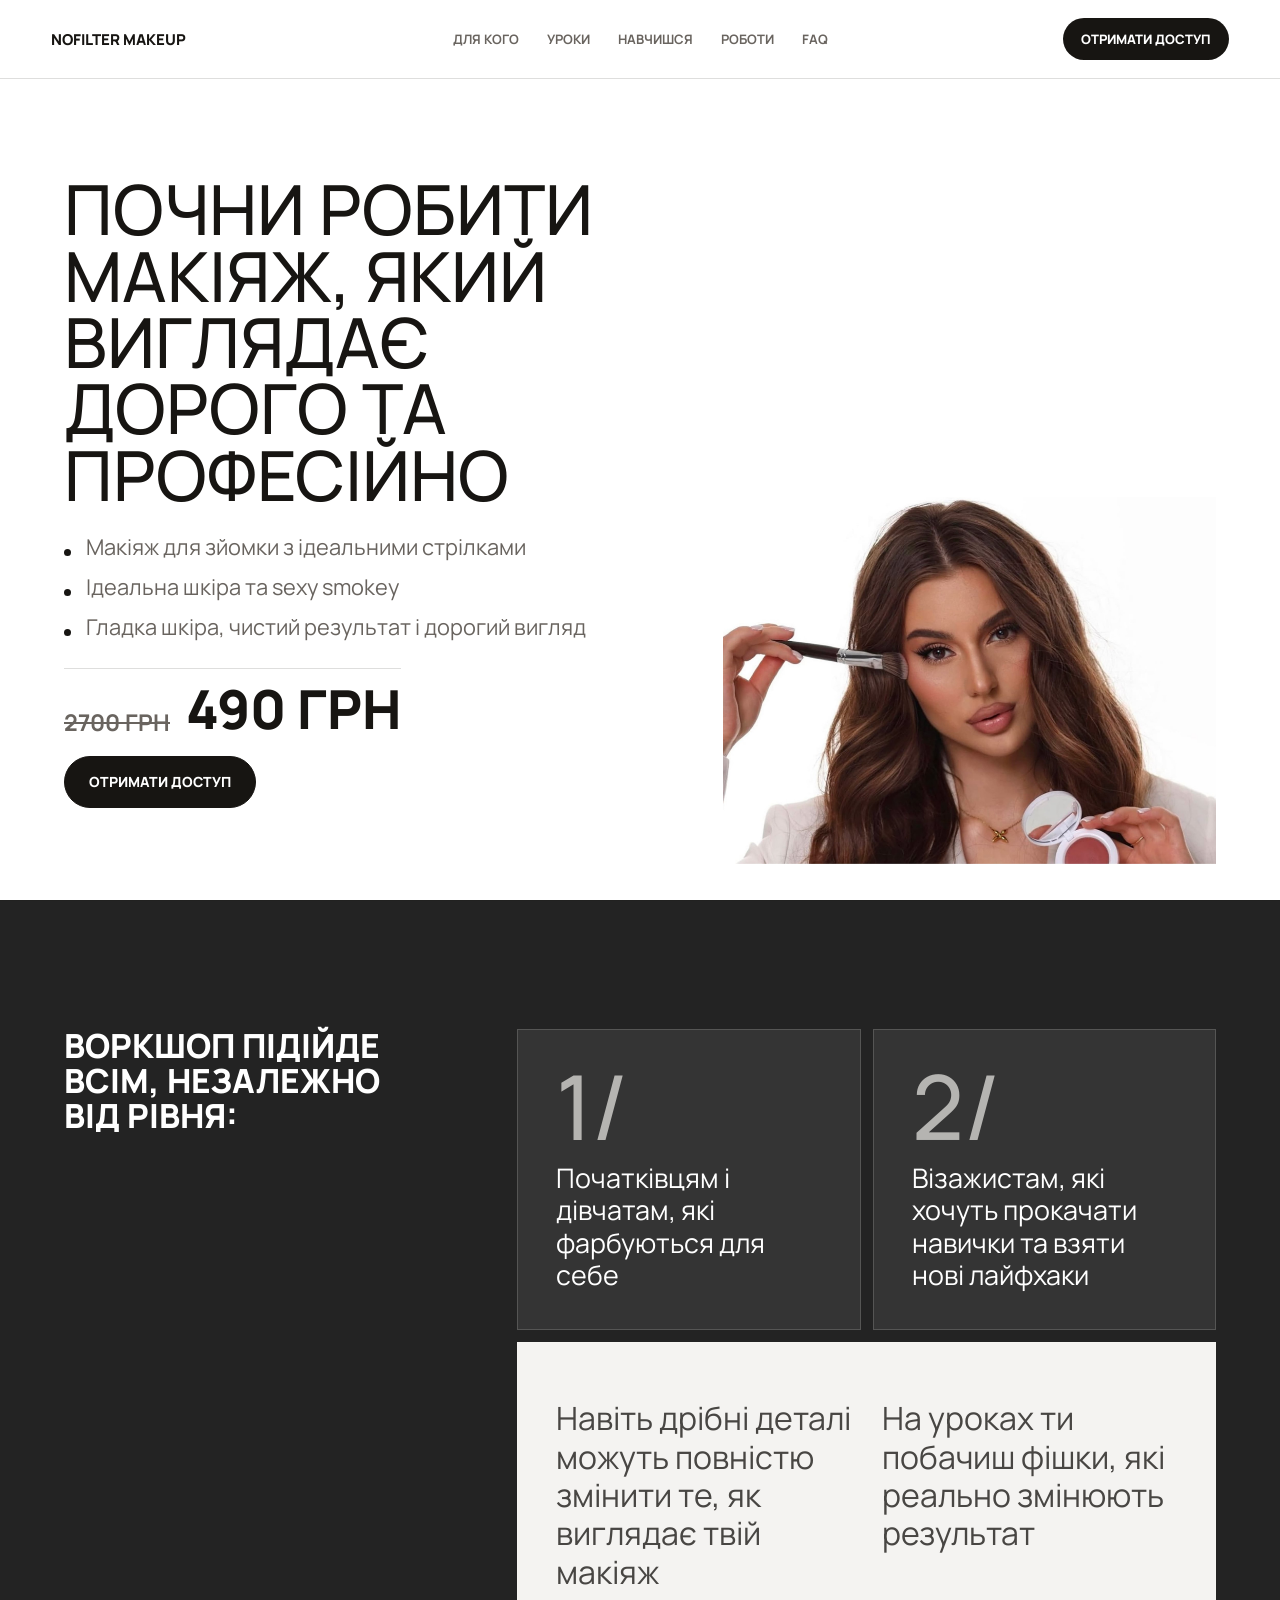
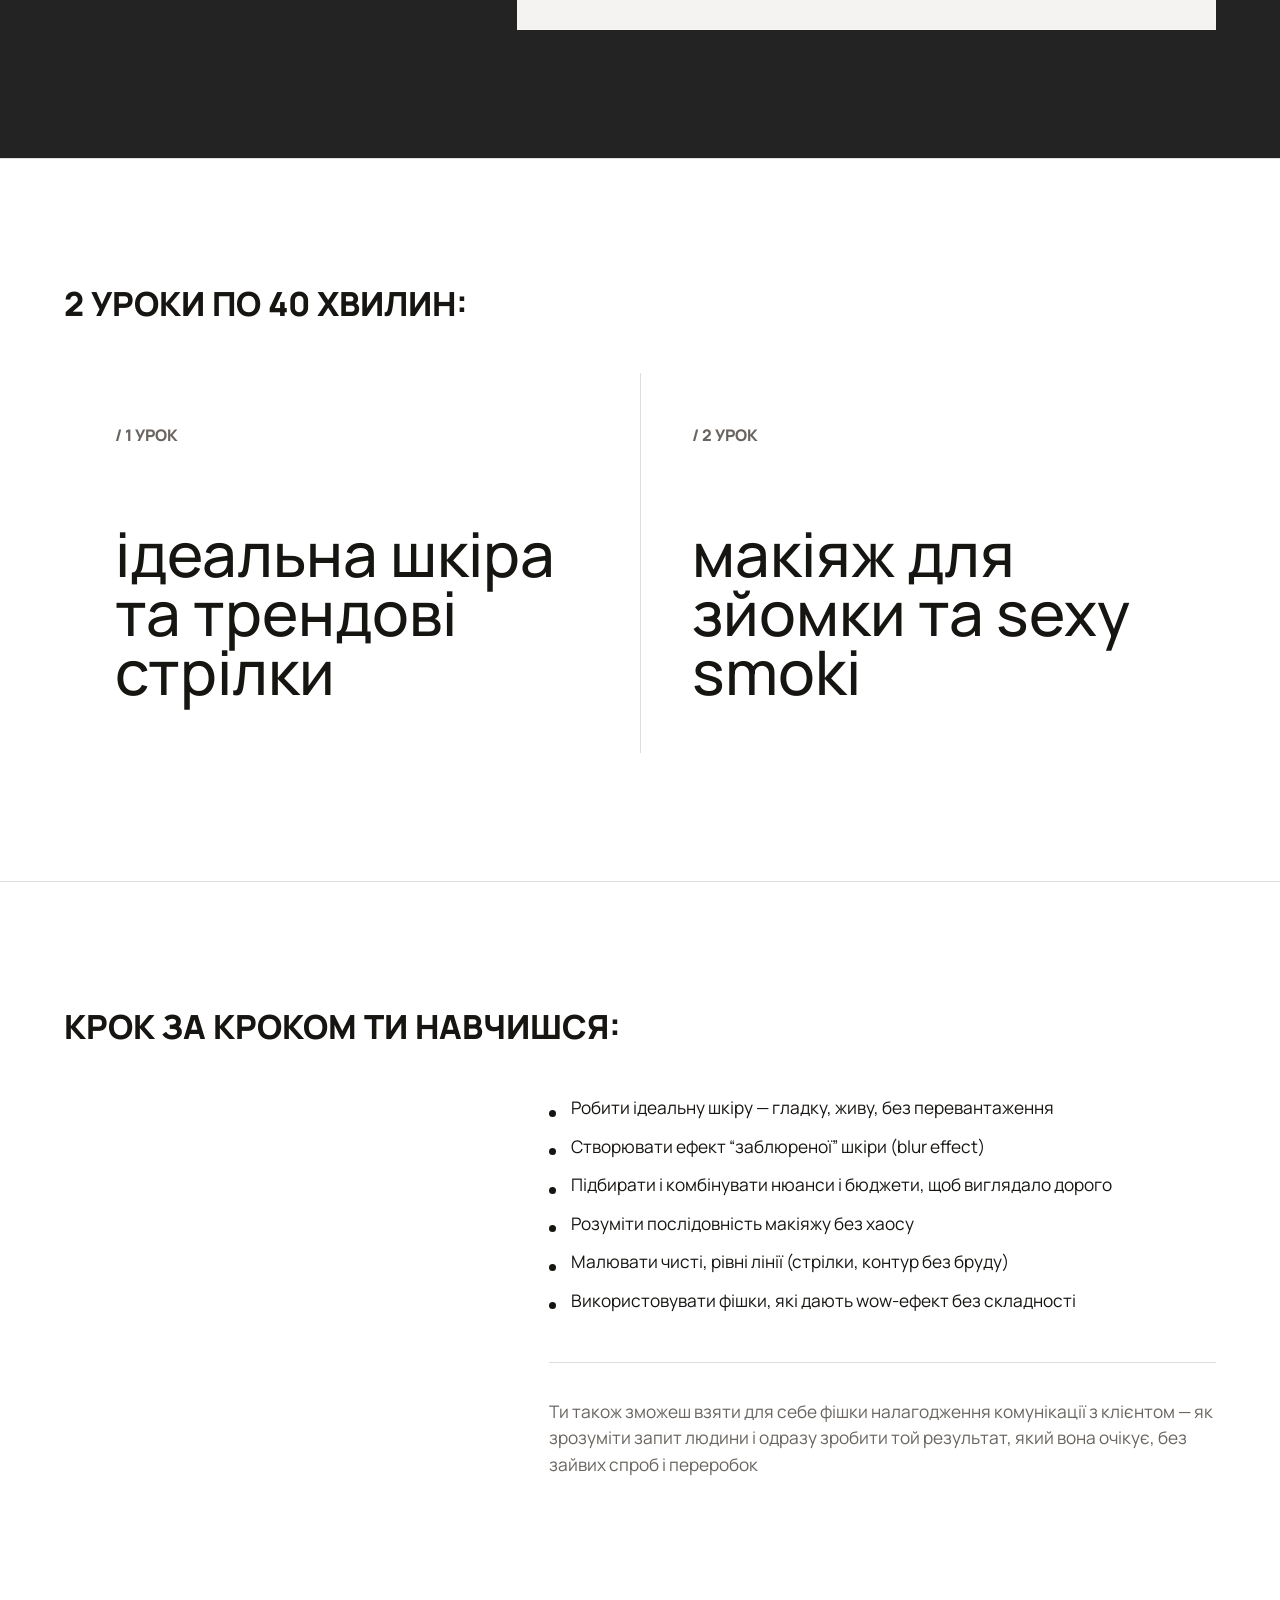
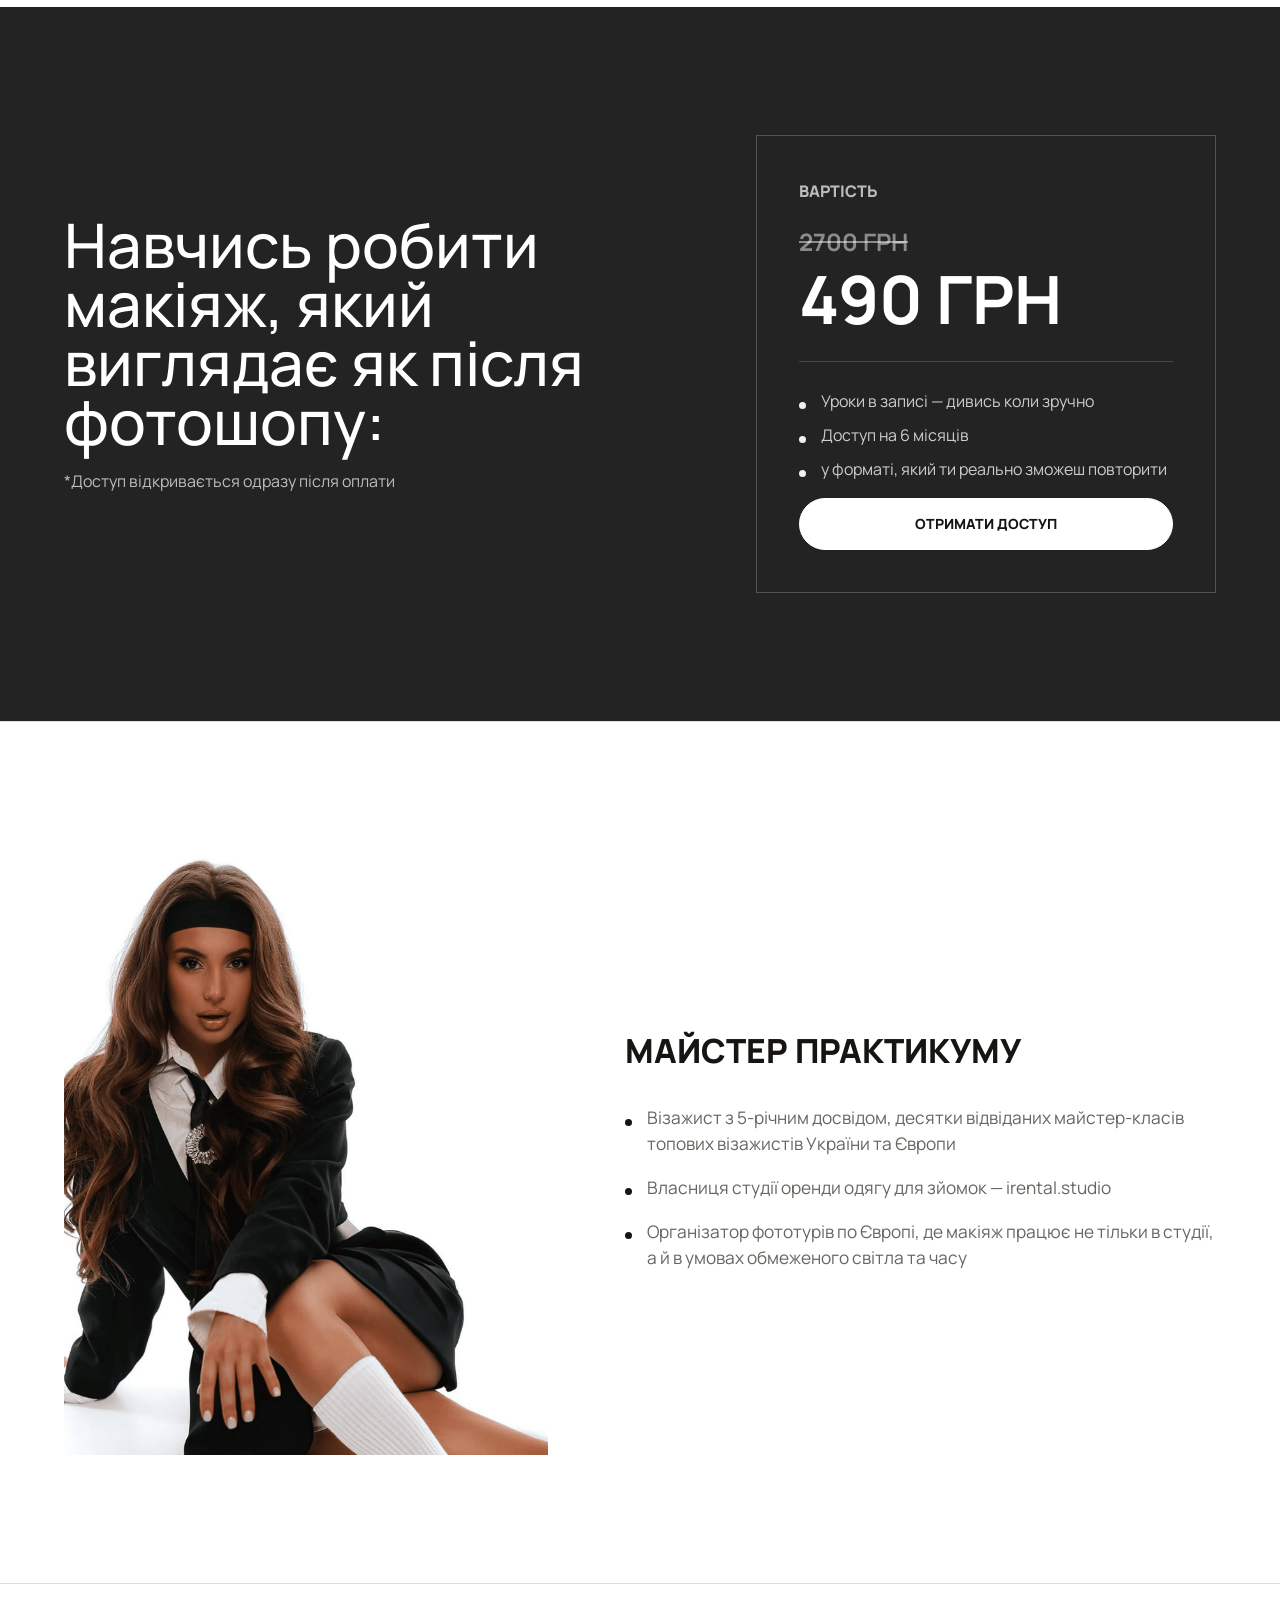
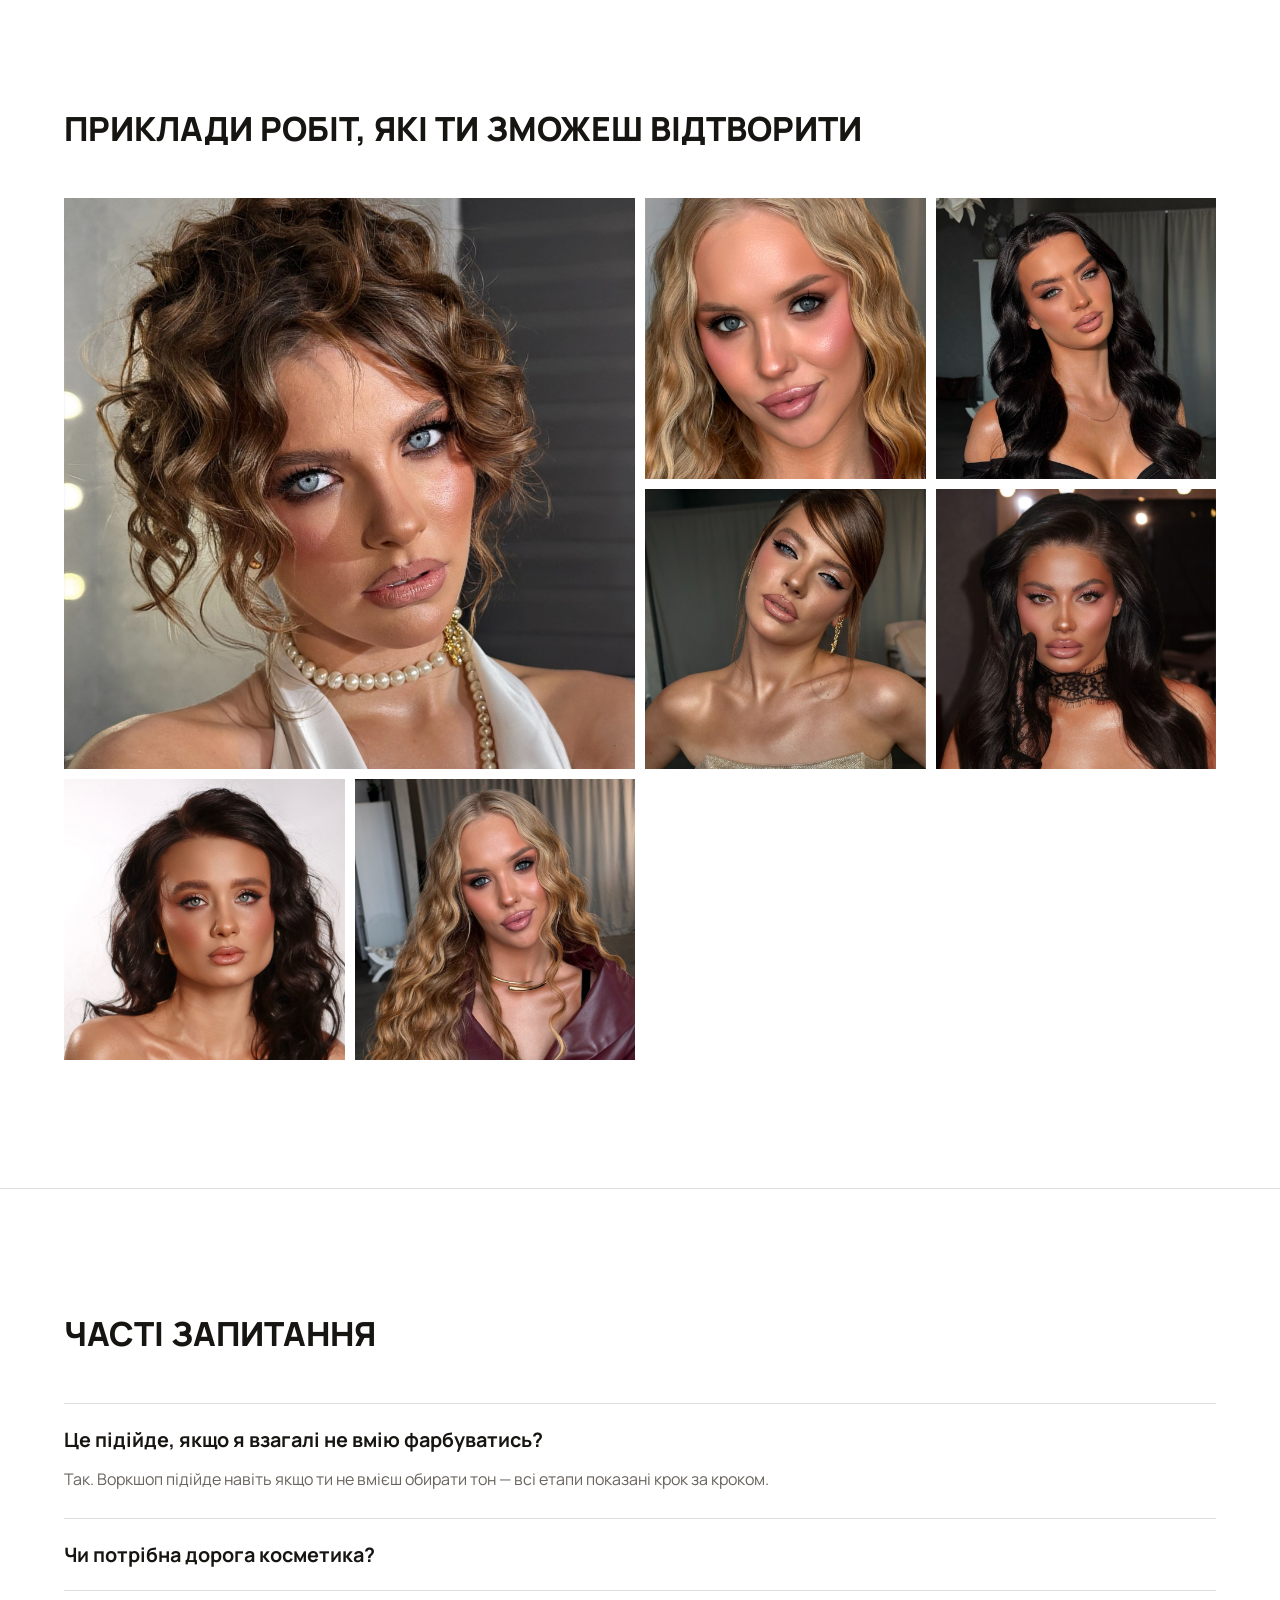
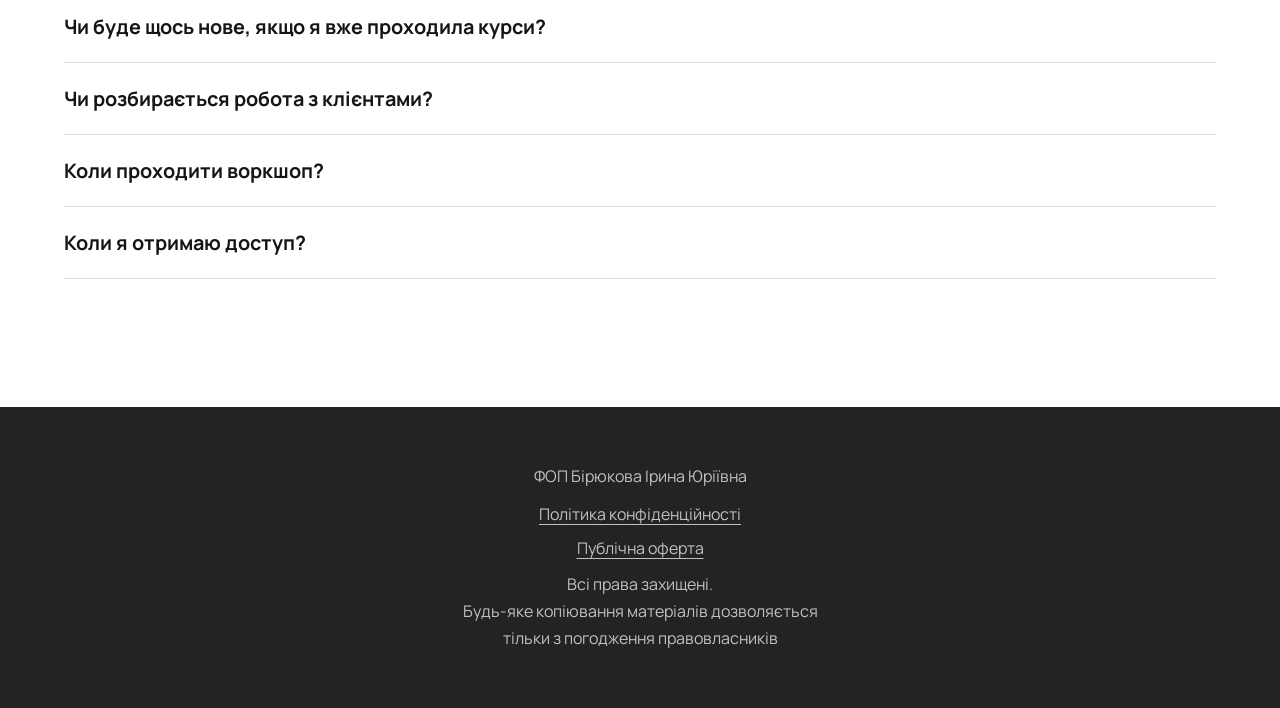
==== commit 83f56fee: "Update index.html" ====
--- a/index.html
+++ b/index.html
@@ -96,7 +96,6 @@
               <li>Розуміти послідовність макіяжу без хаосу</li>
               <li>Малювати чисті, рівні лінії (стрілки, контур без бруду)</li>
               <li>Використовувати фішки, які дають wow-ефект без складності</li>
-              <li>Робити макіяж, який виглядає, як після фотошопу</li>
             </ul>
             <p class="lead">
               Ти також зможеш взяти для себе фішки налагодження комунікації з клієнтом — як зрозуміти запит людини і одразу зробити той результат, який вона очікує, без зайвих спроб і переробок
@@ -114,7 +113,7 @@
           <p>ВАРТІСТЬ</p>
           <div class="price">
             <span>2700 ГРН</span>
-            <strong>/ 490 ГРН /</strong>
+            <strong>490 ГРН</strong>
           </div>
           <ul>
             <li>Уроки в записі — дивись коли зручно</li>
@@ -141,7 +140,7 @@
 
       <section class="section works" id="works">
         <div class="section-title">
-          <p class="kicker">ПРИКЛАДИ РОБІТ, ЯКІ ТИ НАВЧИШСЯ РОБИТИ:</p>
+          <p class="kicker">Приклади робіт, які ти зможеш відтворити</p>
         </div>
         <div class="gallery">
           <img src="source-16.jpg" alt="Приклад роботи 1" />
--- a/styles.css
+++ b/styles.css
@@ -99,9 +99,10 @@
 
 .kicker {
   margin: 0;
-  color: var(--muted);
-  font-size: clamp(13px, 1.2vw, 15px);
+  color: var(--ink);
+  font-size: clamp(20px, 2.6vw, 40px);
   font-weight: 800;
+  line-height: 1.05;
   letter-spacing: 0;
   text-transform: uppercase;
 }
@@ -237,7 +238,7 @@
 
 .section-title {
   max-width: 900px;
-  margin-bottom: clamp(32px, 5vw, 64px);
+  margin-bottom: clamp(28px, 4vw, 56px);
 }
 
 .lessons {
@@ -319,6 +320,10 @@
   color: rgba(255, 253, 248, 0.64);
 }
 
+.audience .kicker {
+  color: #fff;
+}
+
 .audience-list span {
   display: block;
   font-size: clamp(52px, 7vw, 104px);
@@ -347,15 +352,15 @@
   max-width: 900px;
   padding-top: clamp(24px, 3vw, 36px);
   border-top: 1px solid var(--line);
-  font-size: clamp(18px, 1.8vw, 26px);
-  line-height: 1.45;
+  font-size: clamp(17px, 1.35vw, 21px);
+  line-height: 1.55;
 }
 
 .learn-list {
   display: grid;
-  gap: 18px;
-  font-size: clamp(18px, 1.6vw, 24px);
-  line-height: 1.35;
+  gap: 14px;
+  font-size: clamp(17px, 1.35vw, 21px);
+  line-height: 1.42;
 }
 
 .price-section {
@@ -439,11 +444,11 @@
 
 .master-list {
   display: grid;
-  gap: 22px;
+  gap: 18px;
   margin-top: 36px;
   color: var(--muted);
-  font-size: clamp(18px, 1.6vw, 24px);
-  line-height: 1.45;
+  font-size: clamp(17px, 1.35vw, 21px);
+  line-height: 1.5;
 }
 
 .works {
@@ -479,8 +484,8 @@
 
 summary {
   cursor: pointer;
-  padding: 26px 0;
-  font-size: clamp(19px, 2vw, 28px);
+  padding: 22px 0;
+  font-size: clamp(18px, 1.55vw, 23px);
   font-weight: 700;
   list-style: none;
 }
@@ -493,7 +498,8 @@
   max-width: 800px;
   margin: -8px 0 26px;
   color: var(--muted);
-  font-size: 18px;
+  font-size: 16px;
+  line-height: 1.6;
 }
 
 .footer {
@@ -643,7 +649,32 @@
     font-size: 48px;
   }
 
+  .kicker {
+    font-size: 25px;
+    line-height: 1.08;
+  }
+
   .hero-list {
+    font-size: 17px;
+  }
+
+  .learn-list,
+  .master-list {
+    font-size: 18px;
+    line-height: 1.4;
+  }
+
+  .lead {
+    font-size: 17px;
+    line-height: 1.55;
+  }
+
+  summary {
+    font-size: 21px;
+    line-height: 1.3;
+  }
+
+  details p {
     font-size: 17px;
   }
 
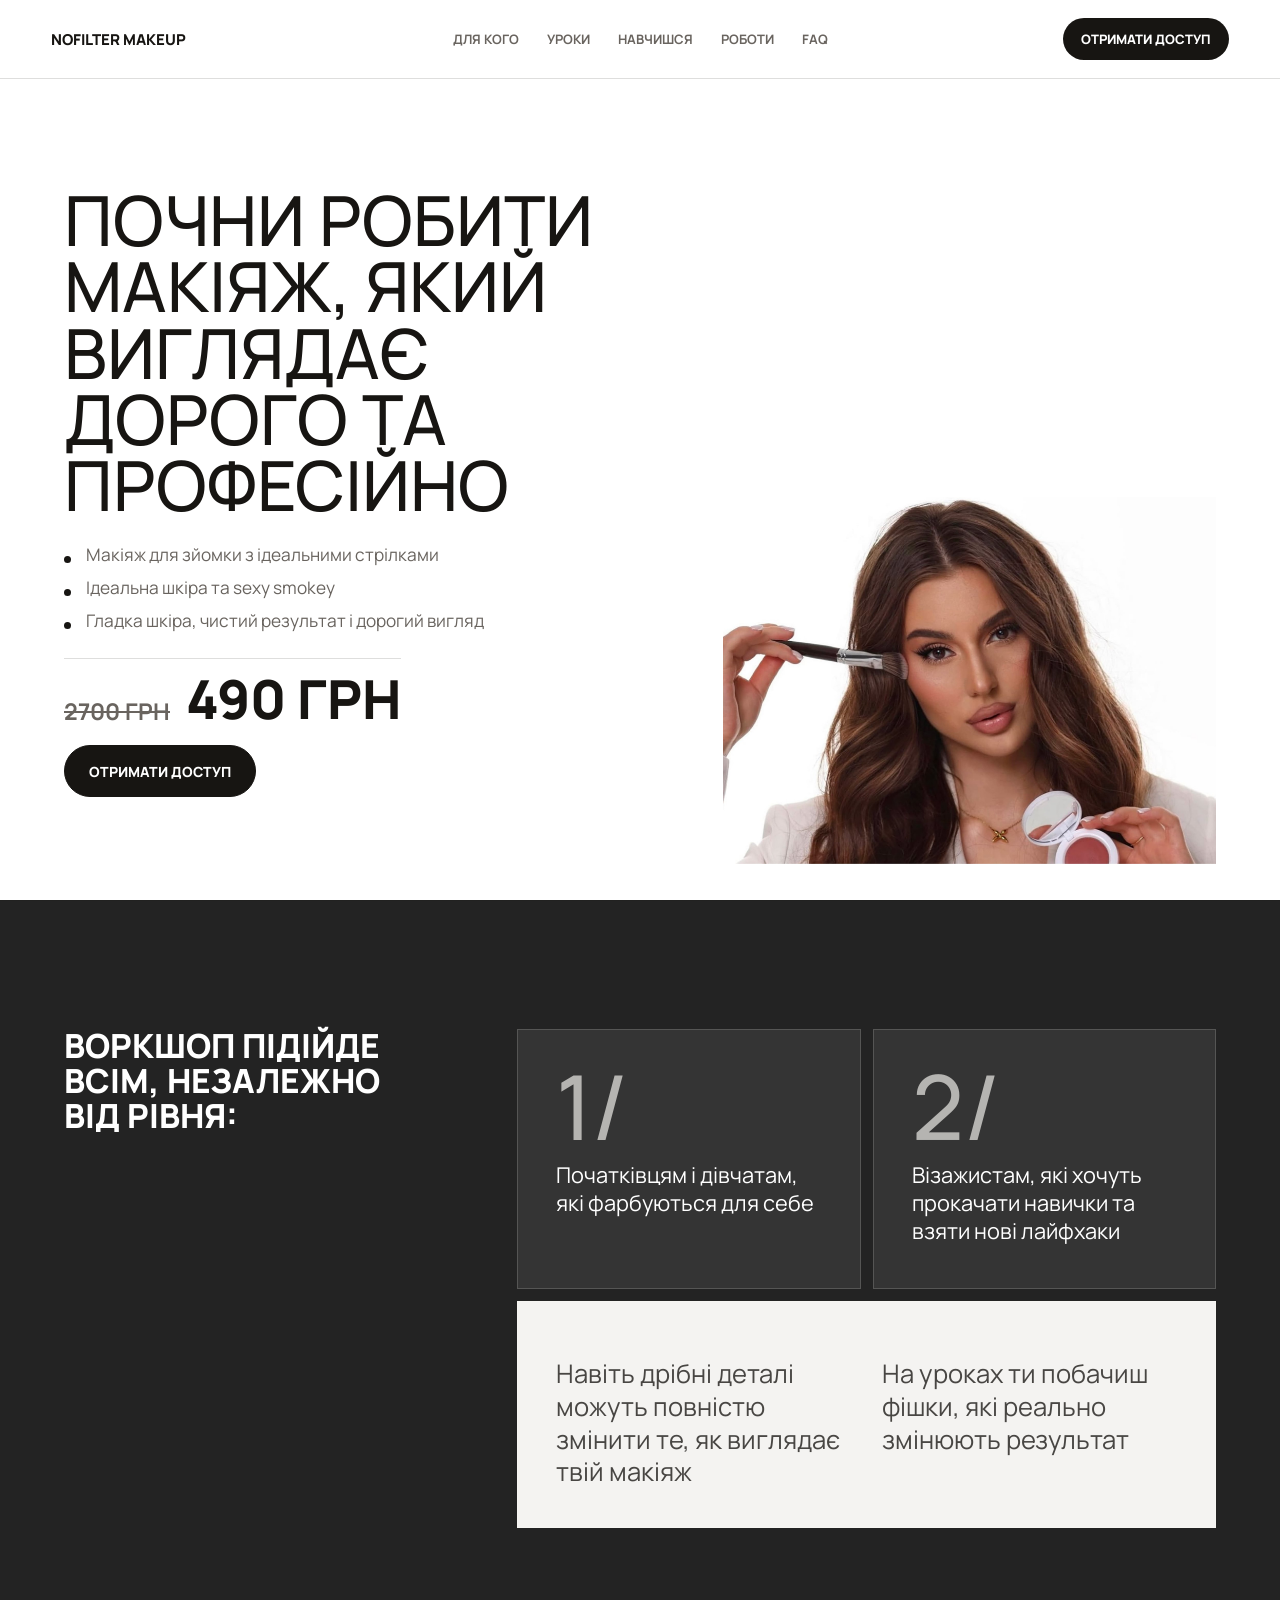
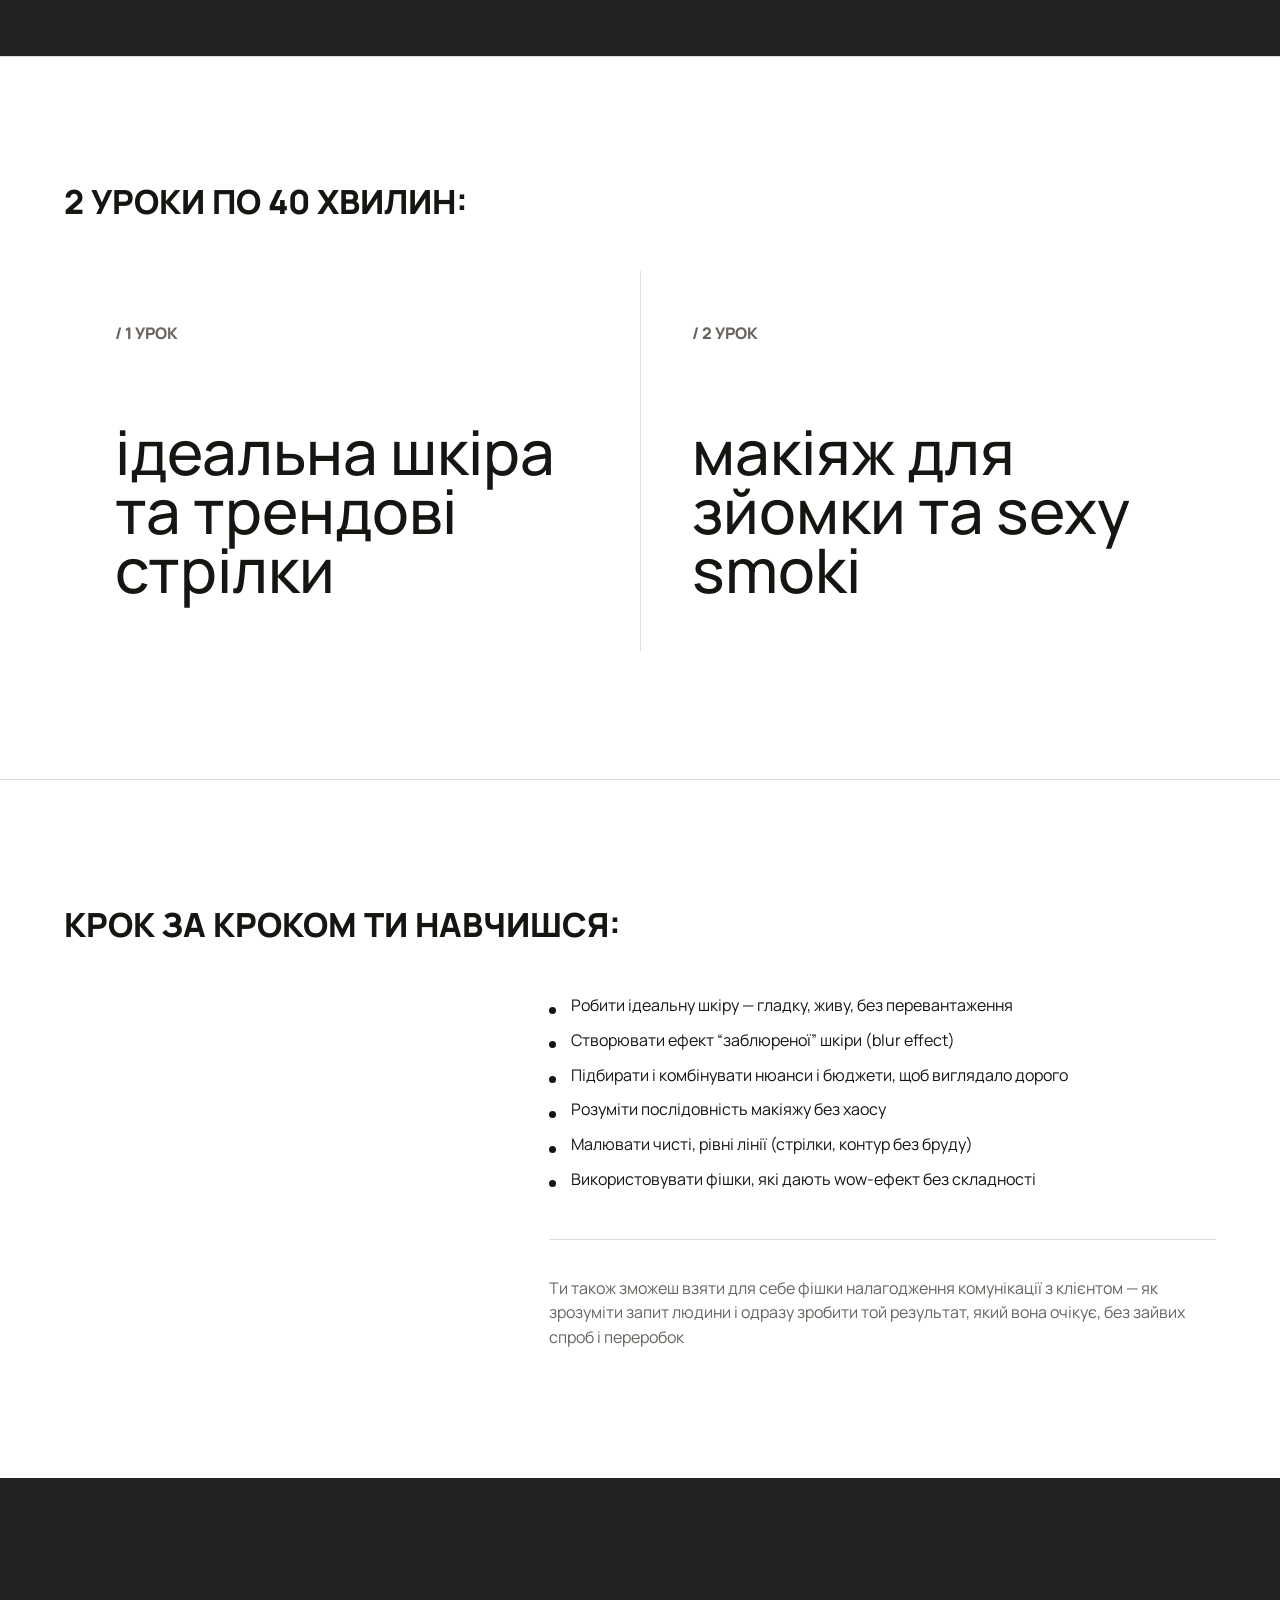
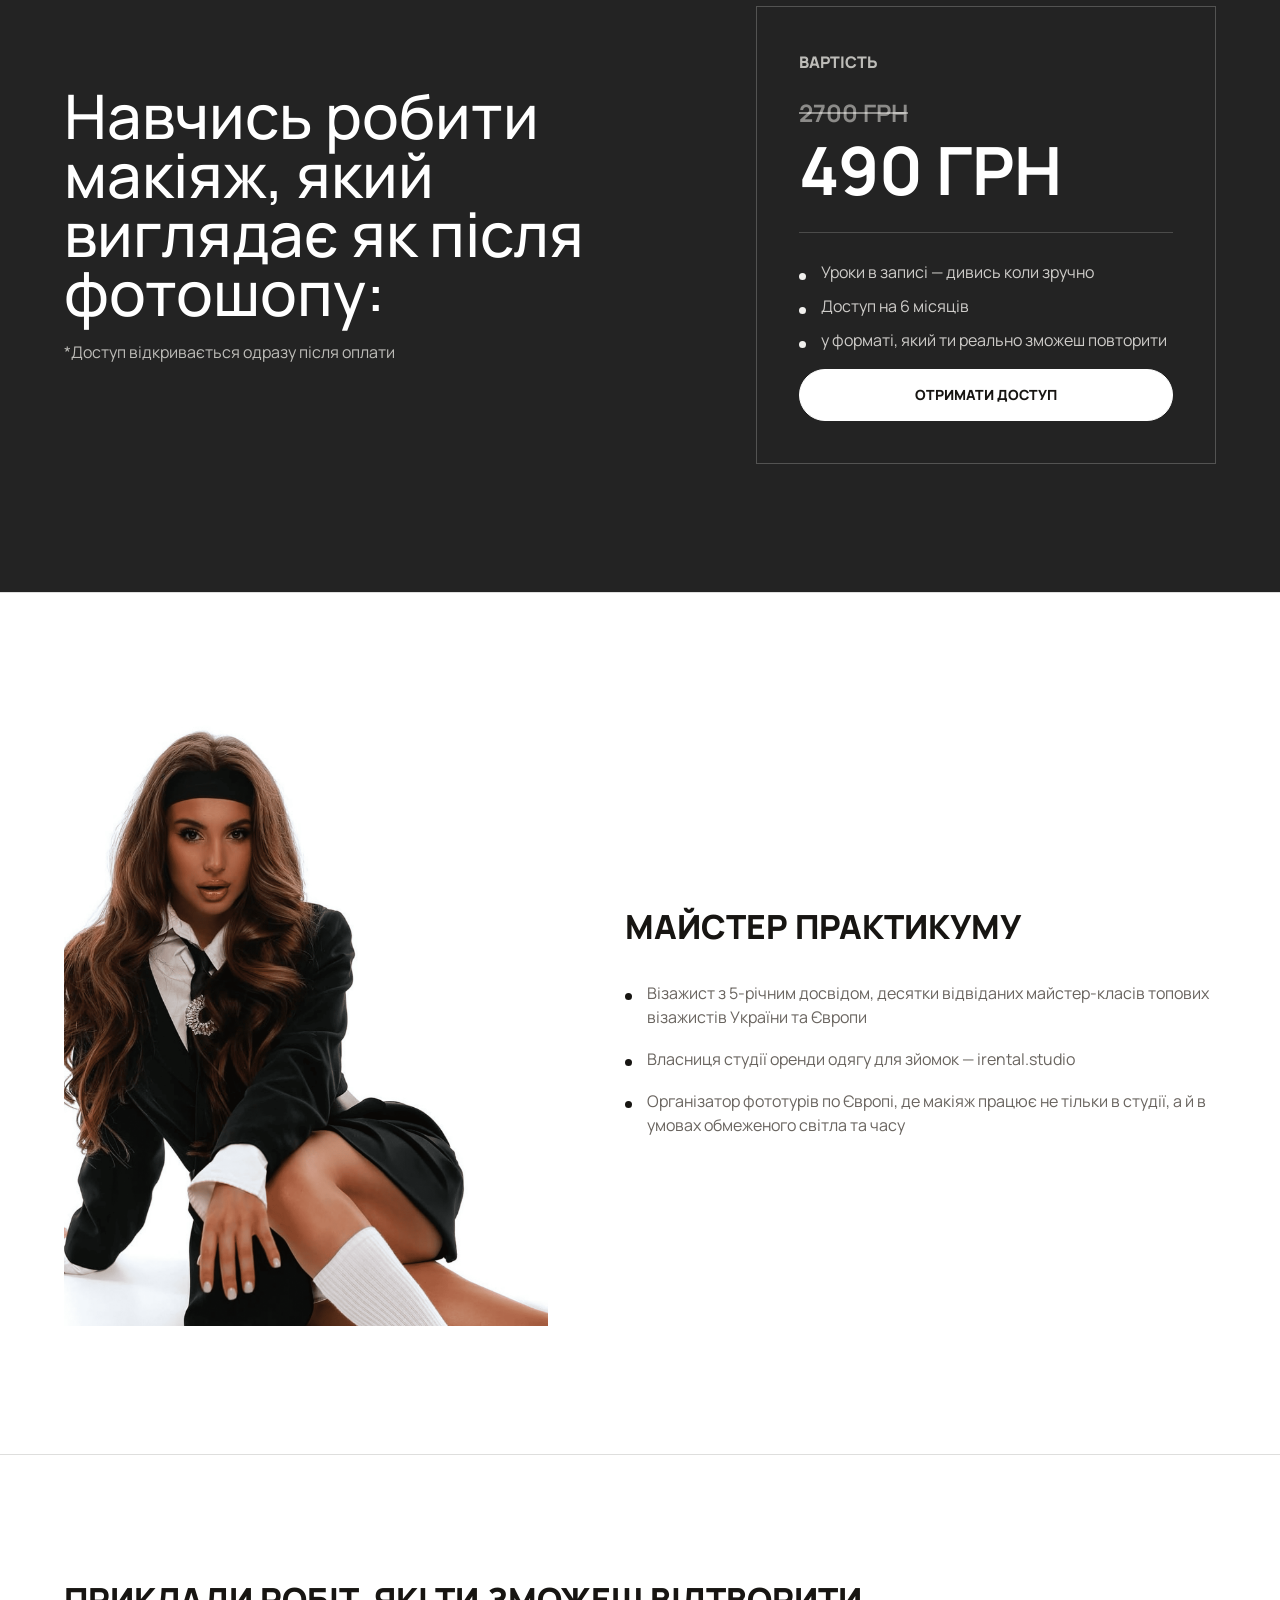
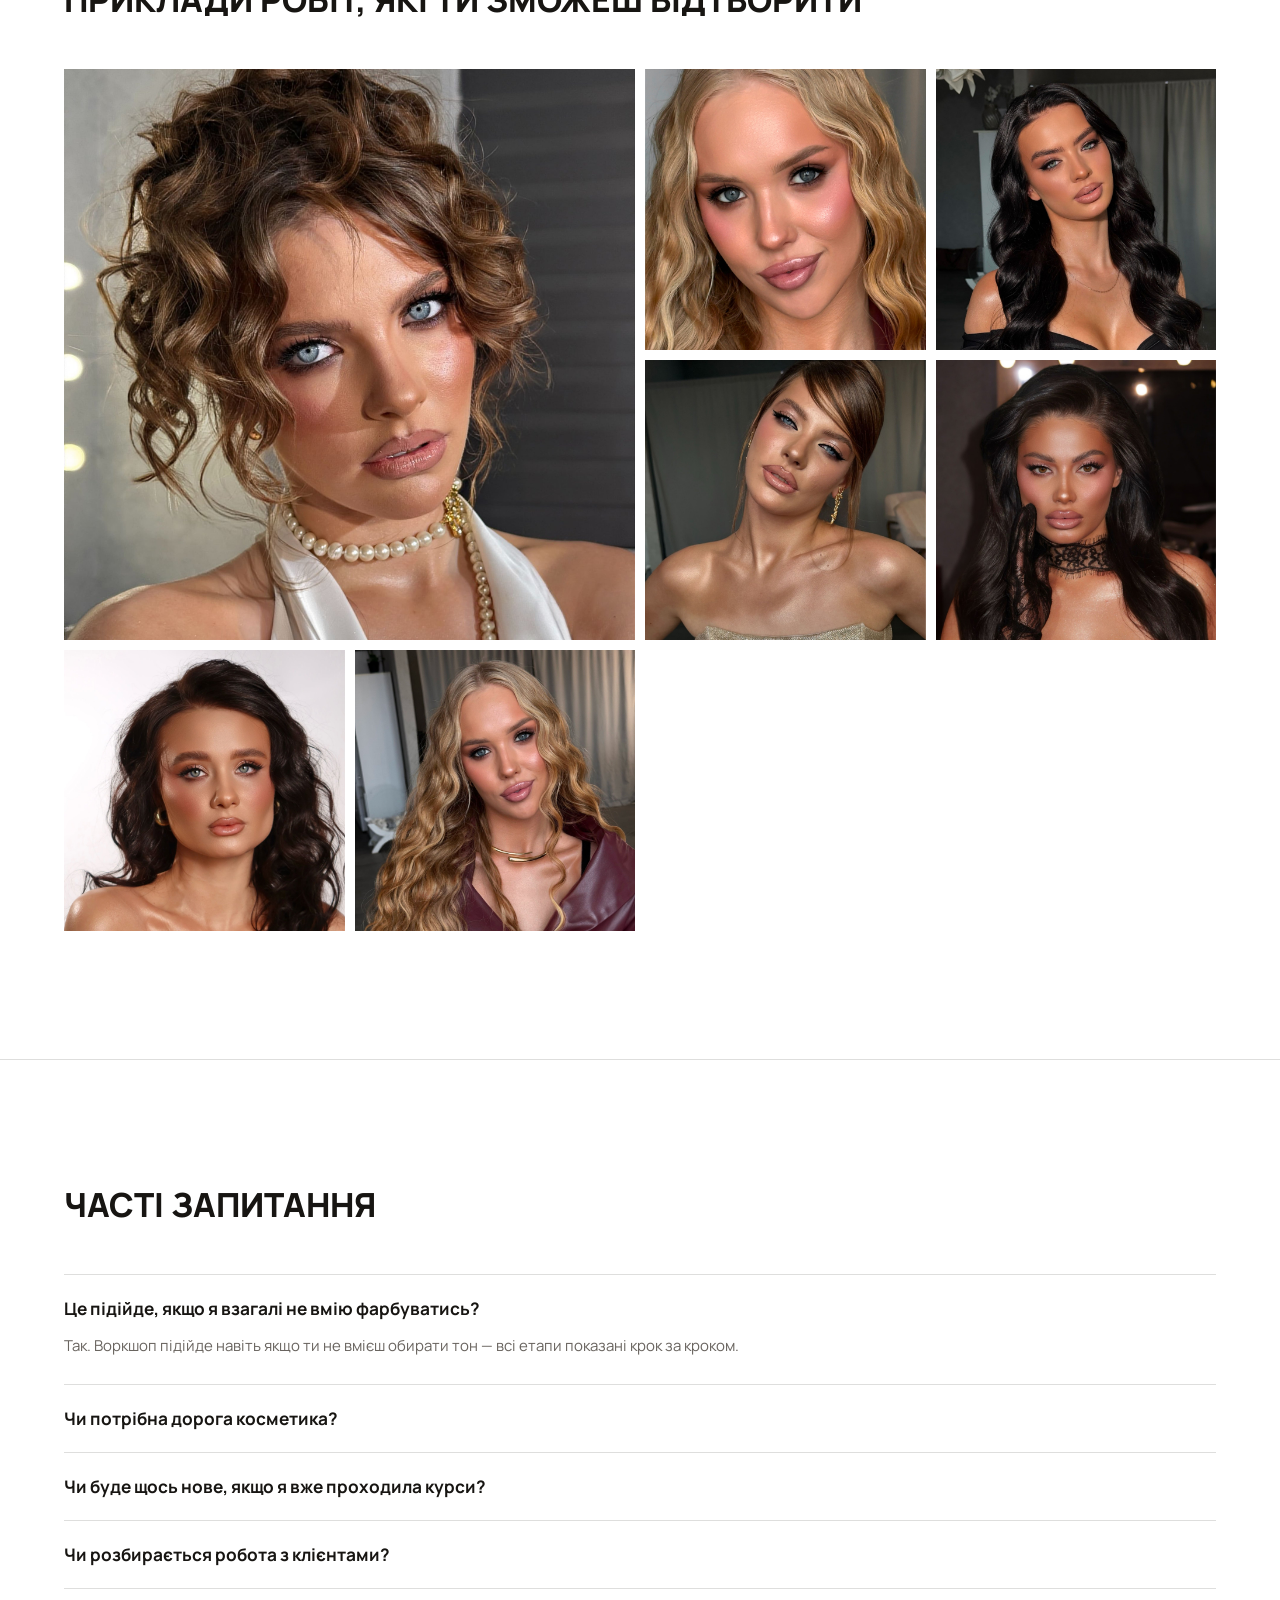
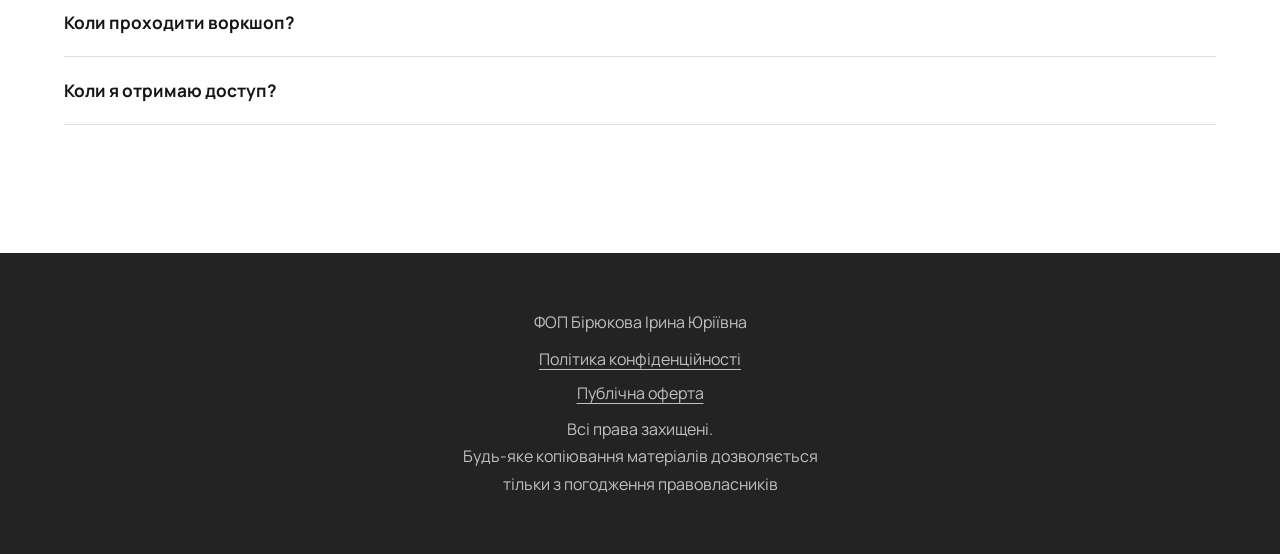
==== commit 8fa020ae: "Update index.html" ====
--- a/index.html
+++ b/index.html
@@ -12,6 +12,23 @@
       rel="stylesheet"
     />
     <link rel="stylesheet" href="styles.css" />
+    <!-- Meta Pixel Code -->
+    <script>
+      !function(f,b,e,v,n,t,s)
+      {if(f.fbq)return;n=f.fbq=function(){n.callMethod?
+      n.callMethod.apply(n,arguments):n.queue.push(arguments)};
+      if(!f._fbq)f._fbq=n;n.push=n;n.loaded=!0;n.version='2.0';
+      n.queue=[];t=b.createElement(e);t.async=!0;
+      t.src=v;s=b.getElementsByTagName(e)[0];
+      s.parentNode.insertBefore(t,s)}(window, document,'script',
+      'https://connect.facebook.net/en_US/fbevents.js');
+      fbq('init', '955807143869570');
+      fbq('track', 'PageView');
+    </script>
+    <noscript><img height="1" width="1" style="display:none"
+    src="https://www.facebook.com/tr?id=955807143869570&ev=PageView&noscript=1"
+    /></noscript>
+    <!-- End Meta Pixel Code -->
   </head>
   <body>
     <header class="site-header">
--- a/styles.css
+++ b/styles.css
@@ -144,7 +144,7 @@
   max-width: 560px;
   margin-top: 24px;
   color: var(--muted);
-  font-size: clamp(17px, 1.7vw, 22px);
+  font-size: clamp(16px, 1.35vw, 19px);
 }
 
 .hero-list li,
@@ -296,8 +296,8 @@
 
 .audience-list p {
   margin: 18px 0 0;
-  font-size: clamp(18px, 2.1vw, 28px);
-  line-height: 1.2;
+  font-size: clamp(17px, 1.7vw, 23px);
+  line-height: 1.28;
 }
 
 .audience-list .wide {
@@ -312,7 +312,7 @@
 
 .audience-list .wide p {
   color: rgba(23, 21, 18, 0.78);
-  font-size: clamp(20px, 2.5vw, 34px);
+  font-size: clamp(18px, 2vw, 27px);
 }
 
 .audience .kicker,
@@ -352,14 +352,14 @@
   max-width: 900px;
   padding-top: clamp(24px, 3vw, 36px);
   border-top: 1px solid var(--line);
-  font-size: clamp(17px, 1.35vw, 21px);
+  font-size: clamp(16px, 1.15vw, 18px);
   line-height: 1.55;
 }
 
 .learn-list {
   display: grid;
-  gap: 14px;
-  font-size: clamp(17px, 1.35vw, 21px);
+  gap: 12px;
+  font-size: clamp(16px, 1.15vw, 18px);
   line-height: 1.42;
 }
 
@@ -447,7 +447,7 @@
   gap: 18px;
   margin-top: 36px;
   color: var(--muted);
-  font-size: clamp(17px, 1.35vw, 21px);
+  font-size: clamp(16px, 1.15vw, 18px);
   line-height: 1.5;
 }
 
@@ -485,7 +485,7 @@
 summary {
   cursor: pointer;
   padding: 22px 0;
-  font-size: clamp(18px, 1.55vw, 23px);
+  font-size: clamp(17px, 1.35vw, 20px);
   font-weight: 700;
   list-style: none;
 }
@@ -498,7 +498,7 @@
   max-width: 800px;
   margin: -8px 0 26px;
   color: var(--muted);
-  font-size: 16px;
+  font-size: 15px;
   line-height: 1.6;
 }
 
@@ -655,27 +655,27 @@
   }
 
   .hero-list {
-    font-size: 17px;
+    font-size: 16px;
   }
 
   .learn-list,
   .master-list {
+    font-size: 16px;
+    line-height: 1.4;
+  }
+
+  .lead {
+    font-size: 16px;
+    line-height: 1.55;
+  }
+
+  summary {
     font-size: 18px;
-    line-height: 1.4;
-  }
-
-  .lead {
-    font-size: 17px;
-    line-height: 1.55;
-  }
-
-  summary {
-    font-size: 21px;
     line-height: 1.3;
   }
 
   details p {
-    font-size: 17px;
+    font-size: 15px;
   }
 
   .button {
